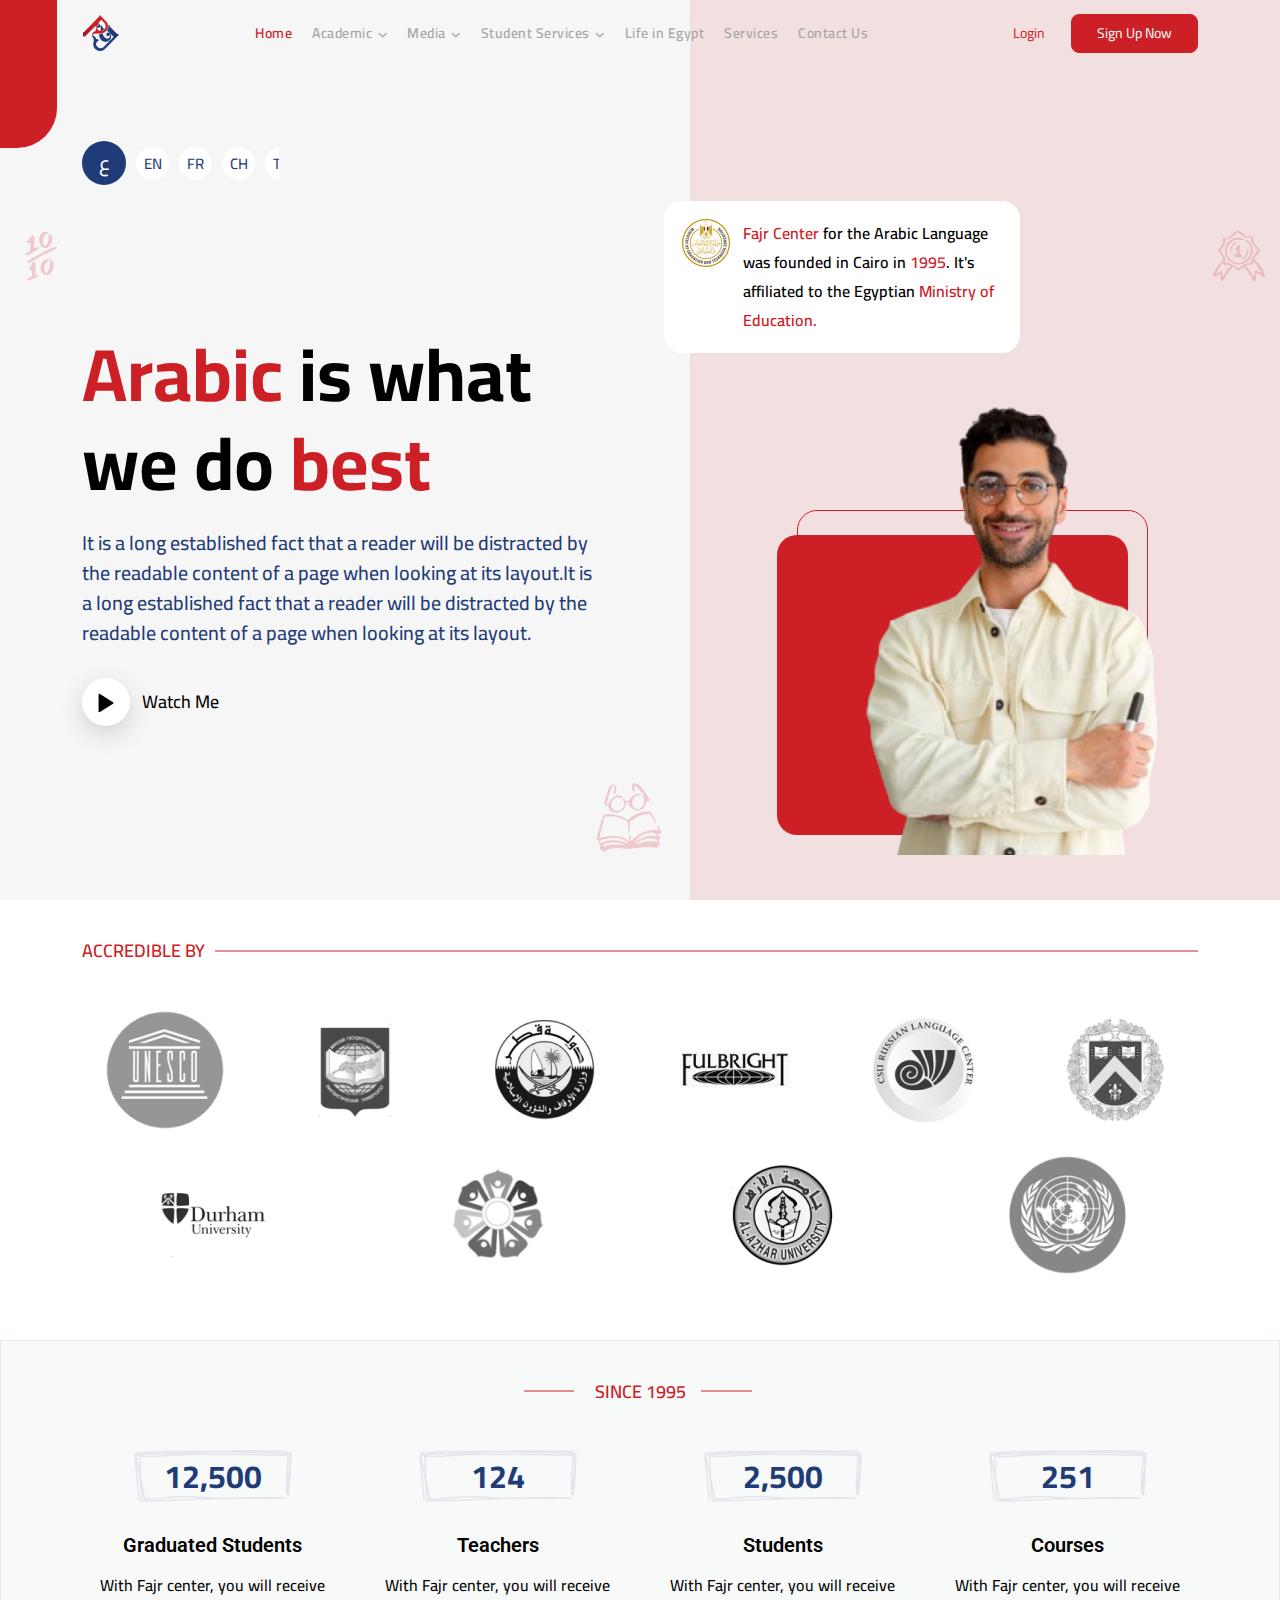
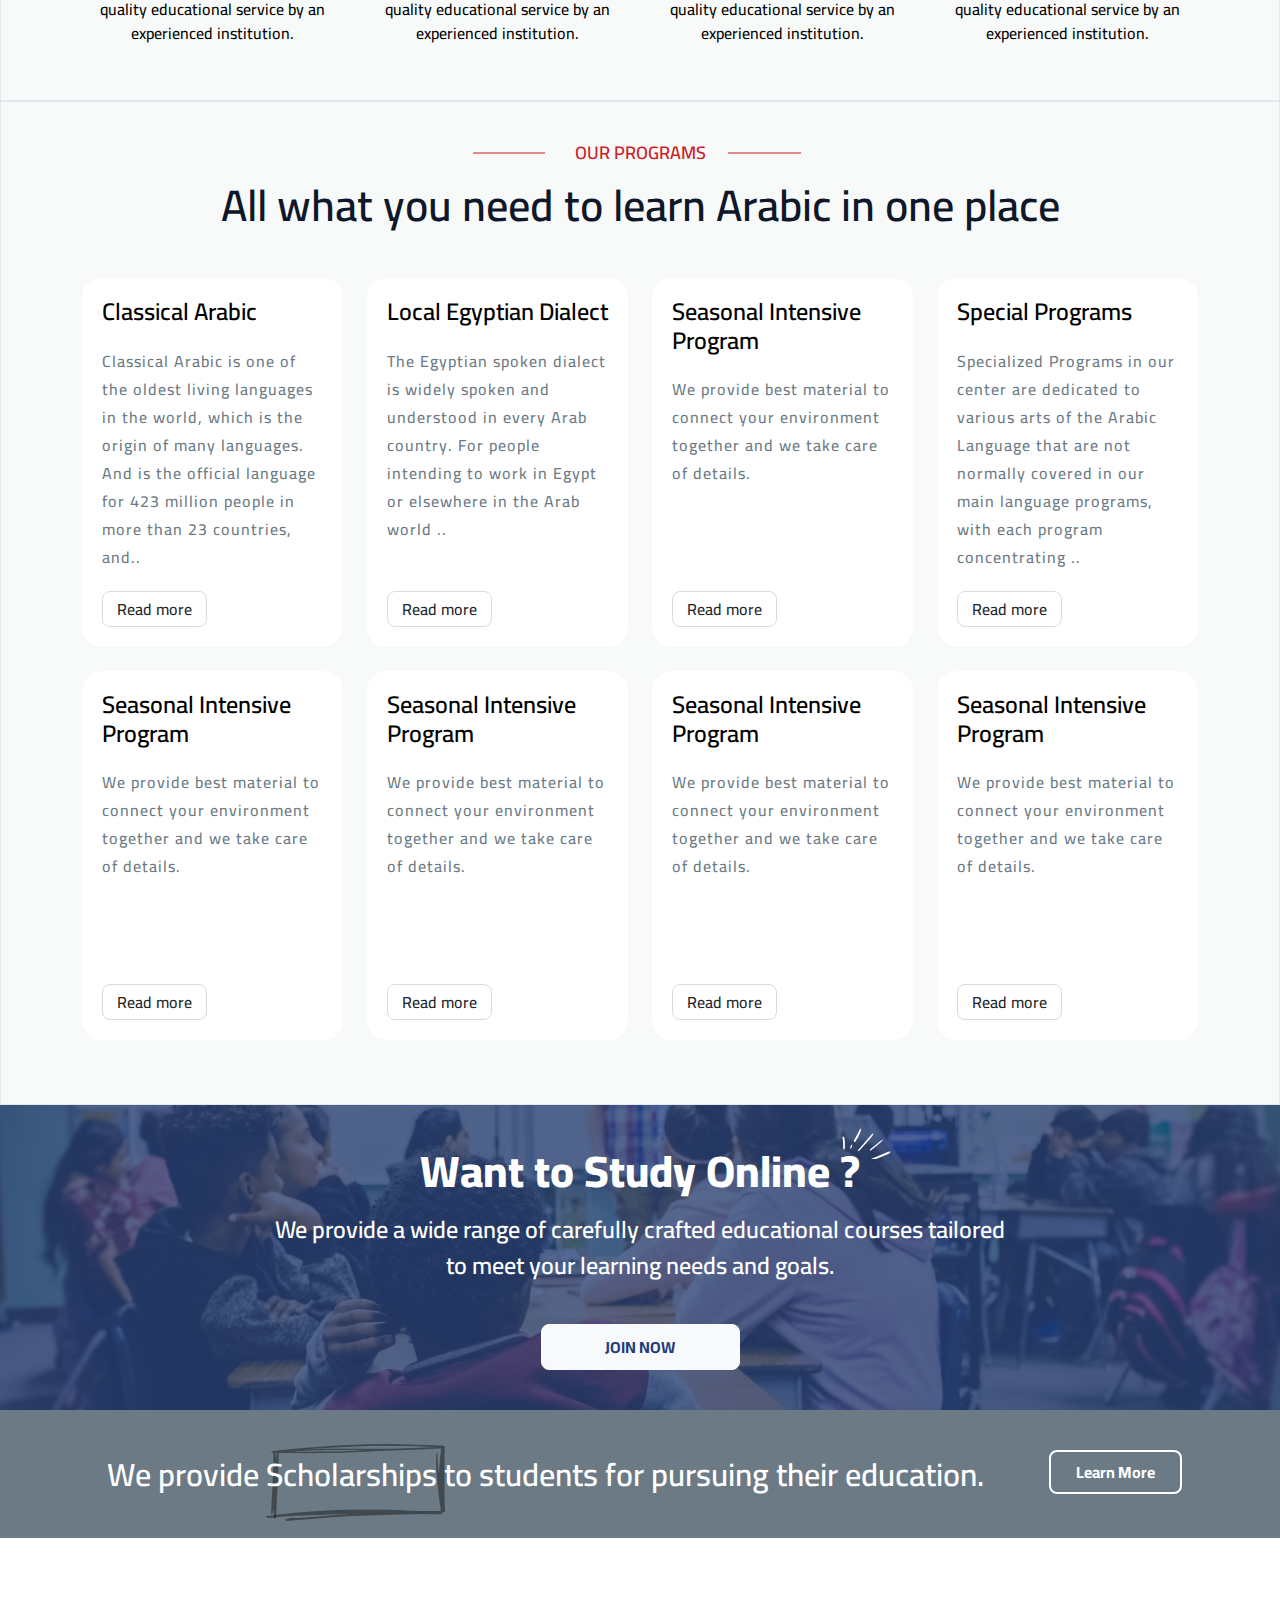
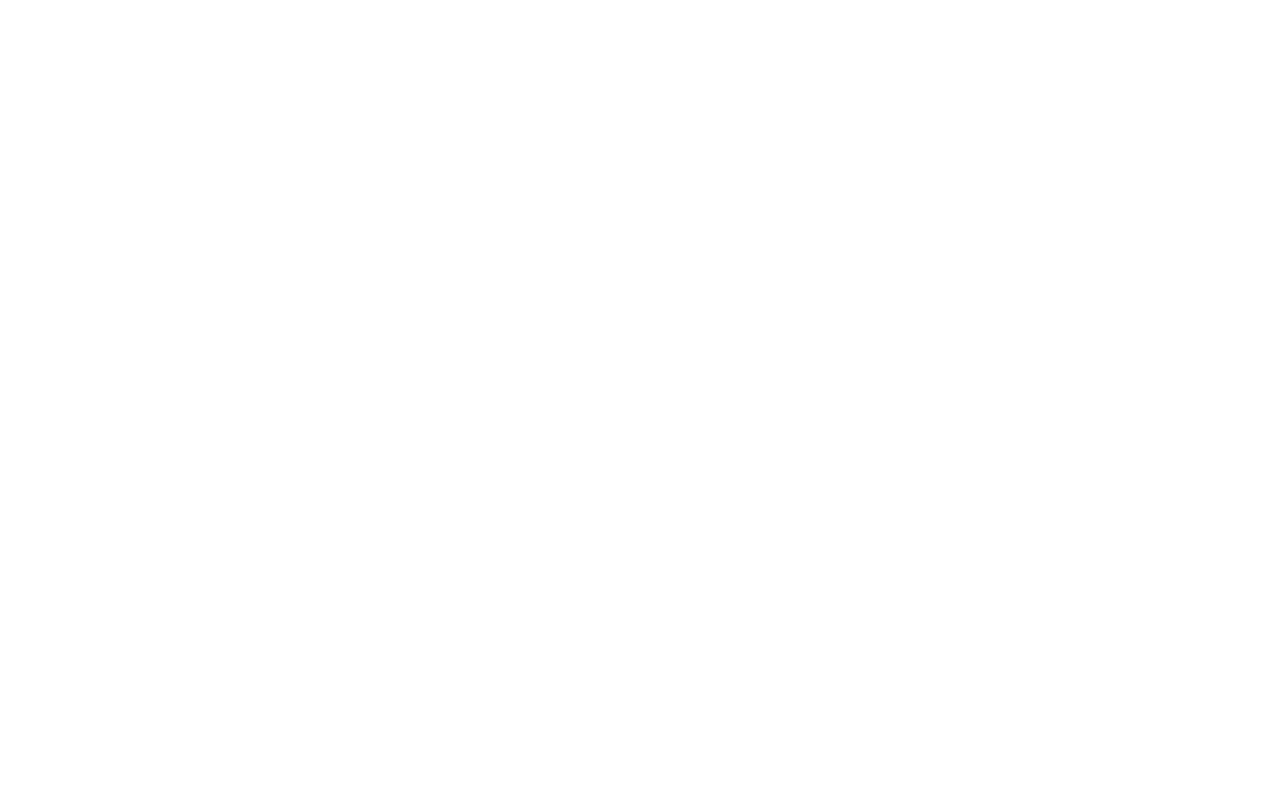
==== index.html @ f7ce829e "part from website fajr" ====
<!DOCTYPE html>
<html lang="en">

<head>
    <meta charset="UTF-8">
    <meta name="viewport" content="width=device-width, initial-scale=1.0">
    <title>Fajr</title>
    <link rel="stylesheet" href="css/libs/bootstrap.min.css">
    <link rel="stylesheet" href="css/libs/all.min.css">
    <link rel="stylesheet" href="css/style.css">
</head>

<body>

    <!-- _____ navbar _____ -->
    <nav class="navbar navbar-expand-lg navbar-light bg-body-tertiary">
        <div class="container">
            <a class="navbar-brand" href="#">
                <img src="images/fajr.png" alt="fajr">
            </a>
            <button class="navbar-toggler" type="button" data-bs-toggle="collapse"
                data-bs-target="#navbarSupportedContent" aria-controls="navbarSupportedContent" aria-expanded="false"
                aria-label="Toggle navigation">
                <span class="navbar-toggler-icon"></span>
            </button>
            <div class="collapse navbar-collapse" id="navbarSupportedContent">
                <ul class="navbar-nav me-auto mx-auto mb-2 mb-lg-0">
                    <li class="nav-item">
                        <a class="nav-link active" aria-current="page" href="#">Home</a>
                    </li>
                    <li class="nav-item dropdown">
                        <a class="nav-link" href="#" role="button" data-bs-toggle="dropdown" aria-expanded="false">
                            Academic <i class="fa-solid fa-chevron-down"></i>
                        </a>
                        <ul class="dropdown-menu fade">
                            <li><a class="dropdown-item" href="#">Programs</a></li>
                            <li><a class="dropdown-item" href="#">Publications</a></li>
                        </ul>
                    </li>
                    <li class="nav-item dropdown">
                        <a class="nav-link dropdown-toggle" href="#" role="button" data-bs-toggle="dropdown"
                            aria-expanded="false">
                            Media <i class="fa-solid fa-chevron-down"></i>
                        </a>
                        <ul class="dropdown-menu fade">
                            <li><a class="dropdown-item" href="#">Photos</a></li>
                            <li><a class="dropdown-item" href="#">Videos</a></li>
                        </ul>
                    </li>
                    <li class="nav-item dropdown">
                        <a class="nav-link dropdown-toggle" href="#" role="button" data-bs-toggle="dropdown"
                            aria-expanded="false">
                            Student Services <i class="fa-solid fa-chevron-down"></i>
                        </a>
                        <ul class="dropdown-menu fade">
                            <li><a class="dropdown-item" href="#">Students Results</a></li>
                            <li><a class="dropdown-item" href="#">Classrooms Schedule</a></li>
                            <li><a class="dropdown-item" href="#">Course Calendar</a></li>
                        </ul>
                    </li>
                    <li class="nav-item">
                        <a class="nav-link" href="#">Life in Egypt</a>
                    </li>
                    <li class="nav-item">
                        <a class="nav-link" href="#">Services</a>
                    </li>
                    <li class="nav-item">
                        <a class="nav-link" href="#">Contact Us</a>
                    </li>
                </ul>
                <a class="btn text-danger d-lg-block d-block">Login</a>
                <a class="btn btn-danger d-lg-block d-block">Sign Up Now</a>
            </div>
        </div>
    </nav>
    <!-- ./navbar -->

    <!-- _____ section-hero _____ -->
    <section class="section-hero">
        <div class="container">
            <div class="row mt-5">
                <div class="col-lg-8 mt-5">
                    <ul class="language d-flex align-items-center text-center">
                        <li>
                            <span><img src="images/ar.png" alt="ar"> العربية</span>
                            <a href="#" class="active">ع</a>
                        </li>
                        <li>
                            <span><img src="images/en.png" alt="en"> english</span>
                            <a href="#">en</a>
                        </li>
                        <li><a href="#">fr</a></li>
                        <li><a href="#">ch</a></li>
                        <li><a href="#">tu</a></li>
                        <li><a href="#">ru</a></li>
                    </ul>
                </div>
            </div>
            <div class="row align-items-center">
                <div class="col-lg-7 col-12 mb-2 mb-lg-0 me-auto">
                    <div class="hero-parent">
                        <h1><span class="text-danger">Arabic</span> is what we do <span class="text-danger">best</span>
                        </h1>
                        <p>It is a long established fact that a reader will be distracted by the readable content of a
                            page when looking at its layout.It is a long established fact that a reader will be
                            distracted by the readable content of a page when looking at its layout.</p>
                        <div class="video">
                            <a href="#"><svg xmlns="http://www.w3.org/2000/svg" width="16" height="20"
                                    viewBox="0 0 16 20" fill="none">
                                    <path
                                        d="M0.579712 18.3297V1.67037C0.579712 0.950841 1.37424 0.517247 1.97893 0.903966L15.0008 9.23365C15.561 9.59225 15.561 10.4079 15.0008 10.7665L1.97893 19.0962C1.37424 19.4829 0.579712 19.0493 0.579712 18.3297Z"
                                        fill="black" />
                                </svg></a> Watch Me
                        </div>
                    </div>
                </div>
                <div class="col-lg-4 col-12 position-relative">
                        <div class="hero-item mt-5 mt-lg-0">
                            <img src="images/education.png" class="img-fluid" alt="education">
                            <p><span class="text-danger">Fajr Center</span> for the Arabic Language was founded in Cairo in <span class="text-danger">1995</span>. It's affiliated to the Egyptian <span class="text-danger">Ministry of Education.</span></p>
                        </div>
                    <div class="hero-img">
                        <img src="images/man-preview.png" class="img-fluid" alt="man-preview">
                    </div>
                </div>
            </div>
            <div class="images">
                <img src="images/score.png" alt="score">
                <img src="images/glasses.png" alt="glasses">
                <img src="images/prize.png" alt="prize">
            </div>
        </div>
    </section>
    <!-- ./section-hero -->

    <!-- _____ accredible _____ -->
    <section class="section">
        <div class="container">
            <div class="row">
                <div class="col-lg-12">
                    <h3 class="main-title text-danger">
                        <span class="bg-light line-after">accredible by</span>
                    </h3>
                </div>
            </div>
            <div class="row accredible-img text-center">
                <div class="col-md-2">
                    <img src="images/acc_01.png" class="img-fluid" alt="acc_01">
                </div>
                <div class="col-md-2">
                    <img src="images/acc_02.png" class="img-fluid" alt="acc_02">
                </div>
                <div class="col-md-2">
                    <img src="images/acc_03.png" class="img-fluid" alt="acc_03">
                </div>
                <div class="col-md-2">
                    <img src="images/acc_04.png" class="img-fluid" alt="acc_04">
                </div>
                <div class="col-md-2">
                    <img src="images/acc_05.png" class="img-fluid" alt="acc_05">
                </div>
                <div class="col-md-2">
                    <img src="images/acc_06.png" class="img-fluid" alt="acc_06">
                </div>

                <div class="col-md-3">
                    <img src="images/acc_07.png" class="img-fluid" alt="acc_07">
                </div>
                <div class="col-md-3">
                    <img src="images/acc_08.png" class="img-fluid" alt="acc_08">
                </div>
                <div class="col-md-3">
                    <img src="images/acc_09.png" class="img-fluid" alt="acc_09">
                </div>
                <div class="col-md-3">
                    <img src="images/acc_10.png" class="img-fluid" alt="acc_10">
                </div>
            </div>
        </div>
    </section>
    <!-- ./accredible -->

    <!-- _____ since _____ -->
    <section class="section bg-gray-50">
        <div class="container">
            <div class="row">
                <div class="col-lg-8 mx-auto text-center">
                    <h3 class="main-title text-danger">
                        <span class="bg-gray line">since 1995</span>
                    </h3>
                </div>
            </div>
            <div class="row text-center mt-40">
                <div class="col-lg-3 col-md-6">
                    <div class="since-inner">
                        <div class="position-relative">
                            <img src="images/rect.png" alt="rect">
                            <h2>12,500</h2>
                        </div>
                        <div class="since-footer">
                            <h3>Graduated Students</h3>
                            <p>With Fajr center, you will receive quality educational service by an experienced
                                institution.
                            </p>
                        </div>
                    </div>
                </div>
                <div class="col-lg-3 col-md-6">
                    <div class="since-inner">
                        <div class="position-relative">
                            <img src="images/rect.png" alt="rect">
                            <h2>124</h2>
                        </div>
                        <div class="since-footer">
                            <h3>Teachers</h3>
                            <p>With Fajr center, you will receive quality educational service by an experienced
                                institution.
                            </p>
                        </div>
                    </div>
                </div>
                <div class="col-lg-3 col-md-6">
                    <div class="since-inner">
                        <div class="position-relative">
                            <img src="images/rect.png" alt="rect">
                            <h2>2,500</h2>
                        </div>
                        <div class="since-footer">
                            <h3>Students</h3>
                            <p>With Fajr center, you will receive quality educational service by an experienced
                                institution.
                            </p>
                        </div>
                    </div>
                </div>
                <div class="col-lg-3 col-md-6">
                    <div class="since-inner">
                        <div class="position-relative">
                            <img src="images/rect.png" alt="rect">
                            <h2>251</h2>
                        </div>
                        <div class="since-footer">
                            <h3>Courses</h3>
                            <p>With Fajr center, you will receive quality educational service by an experienced
                                institution.
                            </p>
                        </div>
                    </div>
                </div>
            </div>
        </div>
    </section>
    <!-- ./since -->

    <!-- _____ program _____ -->
    <section class="section bg-gray-50">
        <div class="container">
            <div class="row">
                <div class="col-lg-10 mx-auto text-center">
                    <h3 class="main-title text-danger">
                        <span class="bg-gray line">our programs</span>
                    </h3>
                    <p class="main-desc">All what you need to learn Arabic in one place</p>
                </div>
            </div>
            <div class="row mt-40">
                <div class="col-lg-3 col-md-6  mb-4">
                    <div class="program-inner position-relative">
                        <h3>Classical Arabic</h3>
                        <p>Classical Arabic is one of the oldest living languages in the world, which is the origin of
                            many languages. And is the official language for 423 million people in more than 23
                            countries, and..</p>
                        <a href="#" class="more btn">Read more</a>
                    </div>
                </div>
                <div class="col-lg-3 col-md-6  mb-4">
                    <div class="program-inner position-relative">
                        <h3>Local Egyptian Dialect</h3>
                        <p>The Egyptian spoken dialect is widely spoken and understood in every Arab country. For people
                            intending to work in Egypt or elsewhere in the Arab world ..</p>
                        <a href="#" class="more btn">Read more</a>
                    </div>
                </div>
                <div class="col-lg-3 col-md-6  mb-4">
                    <div class="program-inner position-relative">
                        <h3>Seasonal Intensive Program</h3>
                        <p>We provide best material to connect your environment together and we
                            take care of details.</p>
                        <a href="#" class="more btn">Read more</a>
                    </div>
                </div>
                <div class="col-lg-3 col-md-6  mb-4">
                    <div class="program-inner position-relative">
                        <h3>Special Programs</h3>
                        <p>Specialized Programs in our center are dedicated to various arts of the Arabic Language that
                            are not normally covered in our main language programs, with each program concentrating ..
                        </p>
                        <a href="#" class="more btn">Read more</a>
                    </div>
                </div>
                <div class="col-lg-3 col-md-6  mb-4">
                    <div class="program-inner position-relative">
                        <h3>Seasonal Intensive Program</h3>
                        <p>We provide best material to connect your environment together and we
                            take care of details.</p>
                        <a href="#" class="more btn">Read more</a>
                    </div>
                </div>
                <div class="col-lg-3 col-md-6  mb-4">
                    <div class="program-inner position-relative">
                        <h3>Seasonal Intensive Program</h3>
                        <p>We provide best material to connect your environment together and we
                            take care of details.</p>
                        <a href="#" class="more btn">Read more</a>
                    </div>
                </div>
                <div class="col-lg-3 col-md-6  mb-4">
                    <div class="program-inner position-relative">
                        <h3>Seasonal Intensive Program</h3>
                        <p>We provide best material to connect your environment together and we
                            take care of details.</p>
                        <a href="#" class="more btn">Read more</a>
                    </div>
                </div>
                <div class="col-lg-3 col-md-6  mb-4">
                    <div class="program-inner position-relative">
                        <h3>Seasonal Intensive Program</h3>
                        <p>We provide best material to connect your environment together and we
                            take care of details.</p>
                        <a href="#" class="more btn">Read more</a>
                    </div>
                </div>
            </div>
        </div>
    </section>
    <!-- ./program -->

    <!-- _____ study _____ -->
    <section class="section study">
        <div class="container">
            <div class="row">
                <div class="col-lg-8 text-center mx-auto">
                    <div class="main-study text-white">
                        <h2>Want to Study Online ?</h2>
                        <p>We provide a wide range of carefully crafted educational courses tailored to meet your
                            learning needs and goals.</p>
                        <a href="#" class="btn btn-light">join now</a>
                    </div>
                </div>
            </div>
        </div>
    </section>
    <!-- ./study -->

    <!-- _____ banner _____ -->
    <section class="bg-banner section">
        <div class="container">
            <div class="row text-center">
                <div class="col-lg-10 mb-4 mb-lg-0">
                    <div class="banner text-white">
                        <p>We provide <span class="banner-img">Scholarships</span> to students for pursuing their
                            education.</p>
                    </div>
                </div>
                <div class="col-lg-2">
                    <a href="#" class="btn btn-outline-light">Learn More</a>
                </div>
            </div>
        </div>
    </section>
    <!-- ./banner -->

    <script src="js/jquery-3.7.1.min.js"></script>
    <script src="js/libs/popper.min.js"></script>
    <script src="js/libs/bootstrap.min.js"></script>
</body>

</html>
---- css/style.css ----
/* _____ Import files _____ */
@import url('https://fonts.googleapis.com/css2?family=Cairo:wght@200..1000&family=Roboto:ital,wght@0,100;0,300;0,400;0,500;0,700;0,900;1,100;1,300;1,400;1,500;1,700;1,900&display=swap');

/* _____ style all rules _____ */
:root {
    --main-color: #CD2026;
    --dark-blue: #1F3B78;
}

* {
    box-sizing: border-box;
    margin: 0;
    padding: 0;
}

body {
    font-family: "Cairo", sans-serif;
    font-size: 14px;
    color: #000;
    height: 4000px;
}


.main-title {
    text-transform: uppercase;
    font-size: 18px;
    font-weight: 600;
    position: relative;
}

.main-title .bg-light {
    background-color: #fff !important;
    padding-right: 10px;
}

.main-title .line {
    position: relative;
}

.main-title .line::before,
.main-title .line::after {

    content: "";
    position: absolute;
    width: 55%;
    height: 1px;
    top: 50%;
    transform: translate(-50%, -50%);
    background-color: var(--main-color);
}

.main-title .line::before {
    left: -50%;
}

.main-title .line::after {
    right: -100%;
}


.btn {
    padding: 8px 25px;
    border-radius: 8px;
    font-size: 14px;
}

.btn-danger {
    background-color: var(--main-color);
    border: 1px solid var(--main-color);
    transition: .3s ease-in;
}

.text-danger {
    color: var(--main-color) !important;
}

.mt-40 {
    margin-top: 40px;
}

ol,
ul {
    padding-left: 0;
    list-style-type: none;
}

a {
    text-decoration: none;
}

.section {
    padding: 40px 0;
}

p {
    margin-bottom: 0 !important;
}

/* _____ style header-nav _____ */
.navbar {
    padding: 10px;
    position: absolute;
    right: 0;
    top: 0;
    left: 0;
    z-index: 2;
}

.navbar::before {
    content: "";
    position: absolute;
    top: 0;
    left: 0;
    width: 57px;
    height: 148px;
    border-bottom-right-radius: 40px;
    background-color: var(--main-color);
}



.navbar-nav a.logo {
    z-index: 444;
}

.navbar-expand-lg .navbar-nav .nav-link {
    padding: 6px 10px;
}

.navbar-nav a,
.navbar-nav a.nav-link {
    color: #A5A5A5 !important;
    font-weight: 600;
    display: block;
    transition: .3s linear;
    letter-spacing: .5px;
}

.navbar-light .navbar-nav .nav-item a.active,
.navbar-light .navbar-nav .nav-item:hover>a {
    color: var(--main-color) !important;
}

.navbar-nav ul.dropdown-menu {
    padding: 8px 0px;
    background-color: #fff;
    border: 1px solid transparent;
    flex-direction: column;
    width: 186px;
    box-shadow: 0px 6px 9px 0px rgba(0, 0, 0, 0.06);
    border-radius: 4px;
}

.navbar-nav ul.dropdown-menu a.dropdown-item {
    color: #6B7A85;
    font-weight: 500;
    font-size: 14px;
}

.dropdown-menu.show {
    display: block;
    animation: fadeIn 250ms linear;
}

@keyframes fadeIn {
    0% {
        opacity: 0;
    }

    100% {
        opacity: 1;
    }
}


.dropdown-item:focus,
.dropdown-item:hover {
    background-color: transparent;
}

.dropdown-toggle::after {
    display: none;
}

.fa-chevron-down {
    font-size: 9px;
    margin-left: 2px;
}

@media screen and (max-width: 992px) {
    .navbar-nav ul.dropdown-menu {
        width: 100%;
    }
}

/* _____ style section-hero _____ */
.section-hero {
    background-color: #F7F6F6;
    min-height: 100vh;
    display: flex;
    align-items: center;
    justify-content: center;
    position: relative;
    z-index: 1;
}

.section-hero::after {
    content: "";
    position: absolute;
    top: 0;
    right: 0;
    width: 590px;
    height: 100%;
    background-color: var(--main-color);
    opacity: 0.1;
    z-index: -1;
}

.section-hero .hero-item {
    background-color: #fff;
    padding: 18px;
    border-radius: 18px;
    display: flex;
    align-items: start;
    width: 356px;
    margin-left: -50%;
}

.section-hero .hero-item img {
    display: inline-block;
    margin-right: 12px;
}

.section-hero .hero-item p {
    font-size: 16px;
    font-weight: 600;
    display: inline-block;
    line-height: 29px;
}

.section-hero .language {
    width: 197px;
    overflow: hidden;
    transition: 350ms linear;
    position: relative;
}

.section-hero .language:hover {
    width: auto;
    overflow: visible;
}

.section-hero .language li {
    margin-right: 10px;
}

.section-hero .language li span {
    position: absolute;
    top: -30px;
    visibility: hidden;
    opacity: 0;
    transition: 150ms linear;
}

.section-hero .language li:hover span {
    opacity: 1;
    visibility: visible;
}

.section-hero .language li a {
    width: 33px;
    height: 33px;
    display: inline-block;
    border-radius: 100px;
    background-color: #fff;
    text-align: center;
    line-height: 33px;
    color: var(--dark-blue);
    box-shadow: 0px 0px 335px 0px rgba(0, 0, 0, 0.1);
    text-transform: uppercase;
    font-size: 15px;
    font-weight: 500;
    transition: 150ms linear;
}

.section-hero .language li a:hover {
    background-color: rgba(31, 59, 120, 0.2);
}

.section-hero .language li a.active,
.section-hero .language:hover a {
    width: 44px;
    height: 44px;
    line-height: 44px;
}

.section-hero .language li a.active {
    background-color: var(--dark-blue);
    color: #fff;
    font-size: 20px;
}

.section-hero .language:hover a.active {
    background-color: rgba(31, 59, 120, 0.2);
    color: var(--dark-blue);
    font-size: 20px;
}

.section-hero .hero-parent {
    max-width: 521px;
}

.section-hero .hero-parent h1 {
    font-size: 74px;
    font-weight: 700;
    margin-bottom: 20px;
}

.section-hero .hero-parent p {
    font-size: 20px;
    font-weight: 500;
    line-height: 30px;
    color: var(--dark-blue);
    margin-bottom: 30px;
}

.section-hero .hero-parent .video {
    margin-top: 30px;
    font-size: 18px;
    font-weight: 500;
}

.section-hero .hero-parent .video a {
    display: inline-block;
    width: 48px;
    height: 48px;
    line-height: 48px;
    box-shadow: 0px 8px 24px 0px rgba(0, 0, 0, 0.15);
    background-color: #fff;
    border-radius: 100px;
    text-align: center;
    margin-right: 8px;
}

.section-hero .hero-img {
    z-index: 11;
    position: relative;
}

.section-hero .hero-img::before,
.section-hero .hero-img::after {
    content: "";
    position: absolute;
    border-radius: 20px;
    z-index: -1;
    width: 351px;
    height: 300px;
}

.section-hero .hero-img::before {
    bottom: 20px;
    right: 70px;
    background-color: var(--main-color);
}

.section-hero .hero-img::after {
    bottom: 45px;
    right: 50px;
    border: 1px solid var(--main-color);
}

.section-hero .hero-img img {
    display: block;
    margin: auto;
}

.images img {
    position: absolute;
    top: 0;
}

.images img:first-child {
    left: 15px;
    top: 230px;
}

.images img:nth-child(2) {
    left: 45%;
    top: 85%;
}

.images img:last-child {
    right: 15px;
    top: 230px;
    opacity: .2;
}

@media screen and (max-width: 992px) {
    .navbar {
        background-color: #F7F6F6;
    }

    .section-hero::after {
        display: none;
    }
    .section-hero .hero-item {
        margin: auto;
    }
}

@media screen and (max-width: 768px) {
    .section-hero .hero-parent {
        margin-top: 30px;
    }

    .section-hero .hero-parent h1 {
        font-size: 45px;
    }

    .section-hero .hero-parent p {
        font-size: 16px;
    }
}

@media screen and (max-width: 576px) {

    .section-hero .hero-img::before,
    .section-hero .hero-img::after {
        right: 50%;
        transform: translatex(50%);
    }
}


/*_____ accredible _____*/
.line-after::before {
    content: "";
    position: absolute;
    top: 0;
    right: 0;
    width: 100%;
    height: 1px;
    top: 50%;
    z-index: -1;
    transform: translateY(-50%);
    background-color: var(--main-color);
}

.bg-trans1 span {
    background-color: #fff;
    padding-right: 10px;
}

.accredible-img {
    margin-top: 40px;
}

.accredible-img img {
    filter: grayscale(100%);
    transition: 150ms linear;
    border-radius: 100px;
    margin-bottom: 25px;
}

.accredible-img img:hover {
    filter: grayscale(0);
    box-shadow: 0px 8px 24px 0px rgba(0, 0, 0, 0.15);
}

.bg-gray-50 {
    border: 1px solid #E2E8F0;
    background-color: #F8F9F9;
}

/*_____ style since _____*/

.since-inner h2 {
    position: absolute;
    top: 50%;
    left: 50%;
    transform: translate(-50%, -50%);
    font-size: 32px;
    color: var(--dark-blue);
    font-weight: 700;
}

.since-inner h3 {
    font-family: 'Roboto', sans-serif;
    font-size: 20px;
    font-weight: 600;
    margin: 16px 0;
}

.since-inner p {
    font-size: 16px;
    font-weight: 500;
}

.since-footer {
    padding: 15px;
}

p.main-desc {
    font-size: 44px;
    font-weight: 600;
    margin-top: 8px;
    color: #0F172A;
}

.program-inner {
    background-color: #fff;
    border-radius: 20px;
    padding: 20px;
    transition: .3s linear;
    z-index: 1;
    overflow: hidden;
    height: 369px;
}

.program-inner:hover {
    background-color: var(--main-color);
    color: #fff;
}

.program-inner::before {
    content: "";
    position: absolute;
    width: 250px;
    height: 250px;
    border: 7px solid #fff;
    border-radius: 50%;
    left: -40px;
    top: 160px;
    z-index: -1;
    opacity: .2;
    transition: .5s linear;
}

.program-inner:hover::before {
    top: 80px;
}

.program-inner h3 {
    font-size: 24px;
    font-weight: 600;
}

.program-inner p {
    margin: 20px 0;
    font-size: 16px;
    font-weight: 500;
    line-height: 28px;
    letter-spacing: 1px;
    color: #6B7A85;
    transition: .3s linear;
}

.program-inner:hover p {
    color: #e3e3e3;
}

.program-inner .more {
    border: 1px solid #D9DBE1;
    padding: 5px 14px;
    border-radius: 8px;
    font-size: 16px;
    font-weight: 500;
    background-color: #fff;
    transition: .3s linear;
    position: absolute;
    bottom: 20px;
}

.program-inner:hover .more {
    color: var(--main-color);
    border: 1px solid #fff;
    padding: 8px 14px;
}


/*_____ style study _____*/
.study {
    background: -webkit-linear-gradient(rgba(31, 59, 120, 0.7), rgba(31, 59, 120, 0.7)), url("../images/study.jpeg") center center / cover;
}

.main-study h2 {
    font-size: 44px;
    font-weight: 800;
    margin-bottom: 14px;
    position: relative;
    z-index: 1;
    width: fit-content;
    margin: 0 auto 14px;
}

.main-study h2::after {
    content: "";
    position: absolute;
    top: -25px;
    right: -40px;
    width: 62px;
    height: 39px;
    background: url("../images/study-img.png");
    z-index: -1;
}

.main-study p {
    font-size: 24px;
    font-weight: 600;
}

.main-study a {
    margin-top: 40px;
    padding: 10px 16px;
    border-radius: 8px;
    font-size: 16px;
    font-weight: 700;
    width: 199px;
    text-transform: uppercase;
    color: var(--dark-blue) !important;
    transition: 150ms linear;
}

.main-study a:hover {
    box-shadow: 0px 8px 24px 0px rgba(0, 0, 0, 0.15);
}


@media screen and (max-width: 992px) {
    .navbar::before {
        display: none;
    }
}

@media screen and (max-width: 768px) {
    .main-study h2 {
        font-size: 40px;
    }

    .main-study p {
        font-size: 18px;
    }

}

/*_____ style banner _____*/
.bg-banner {
    background-color: #6B7A85;
}

.bg-banner p {
    margin-bottom: 0;
    font-size: 32px;
    font-weight: 600;
}

.banner-img {
    position: relative;
    z-index: 1;
}

.banner-img::before {
    content: "";
    position: absolute;
    inset: 0;
    width: 179px;
    height: 77px;
    z-index: -1;
    background: url('../images/rect-black.png') center center / cover;
}

.bg-banner a.btn {
    font-size: 16px;
    font-weight: 700;
    color: #fff;
    border: 2px solid #fff;
    transition: 150ms linear;
}

.bg-banner a.btn:hover {
    color: #1F3B78;
}


.bg-dark {
    position: absolute;
    top: 0;
    right: 0;
    width: 50%;
    height: 100%;
    background-color: var(--main-color);
    opacity: .2;
    z-index: 5;
}
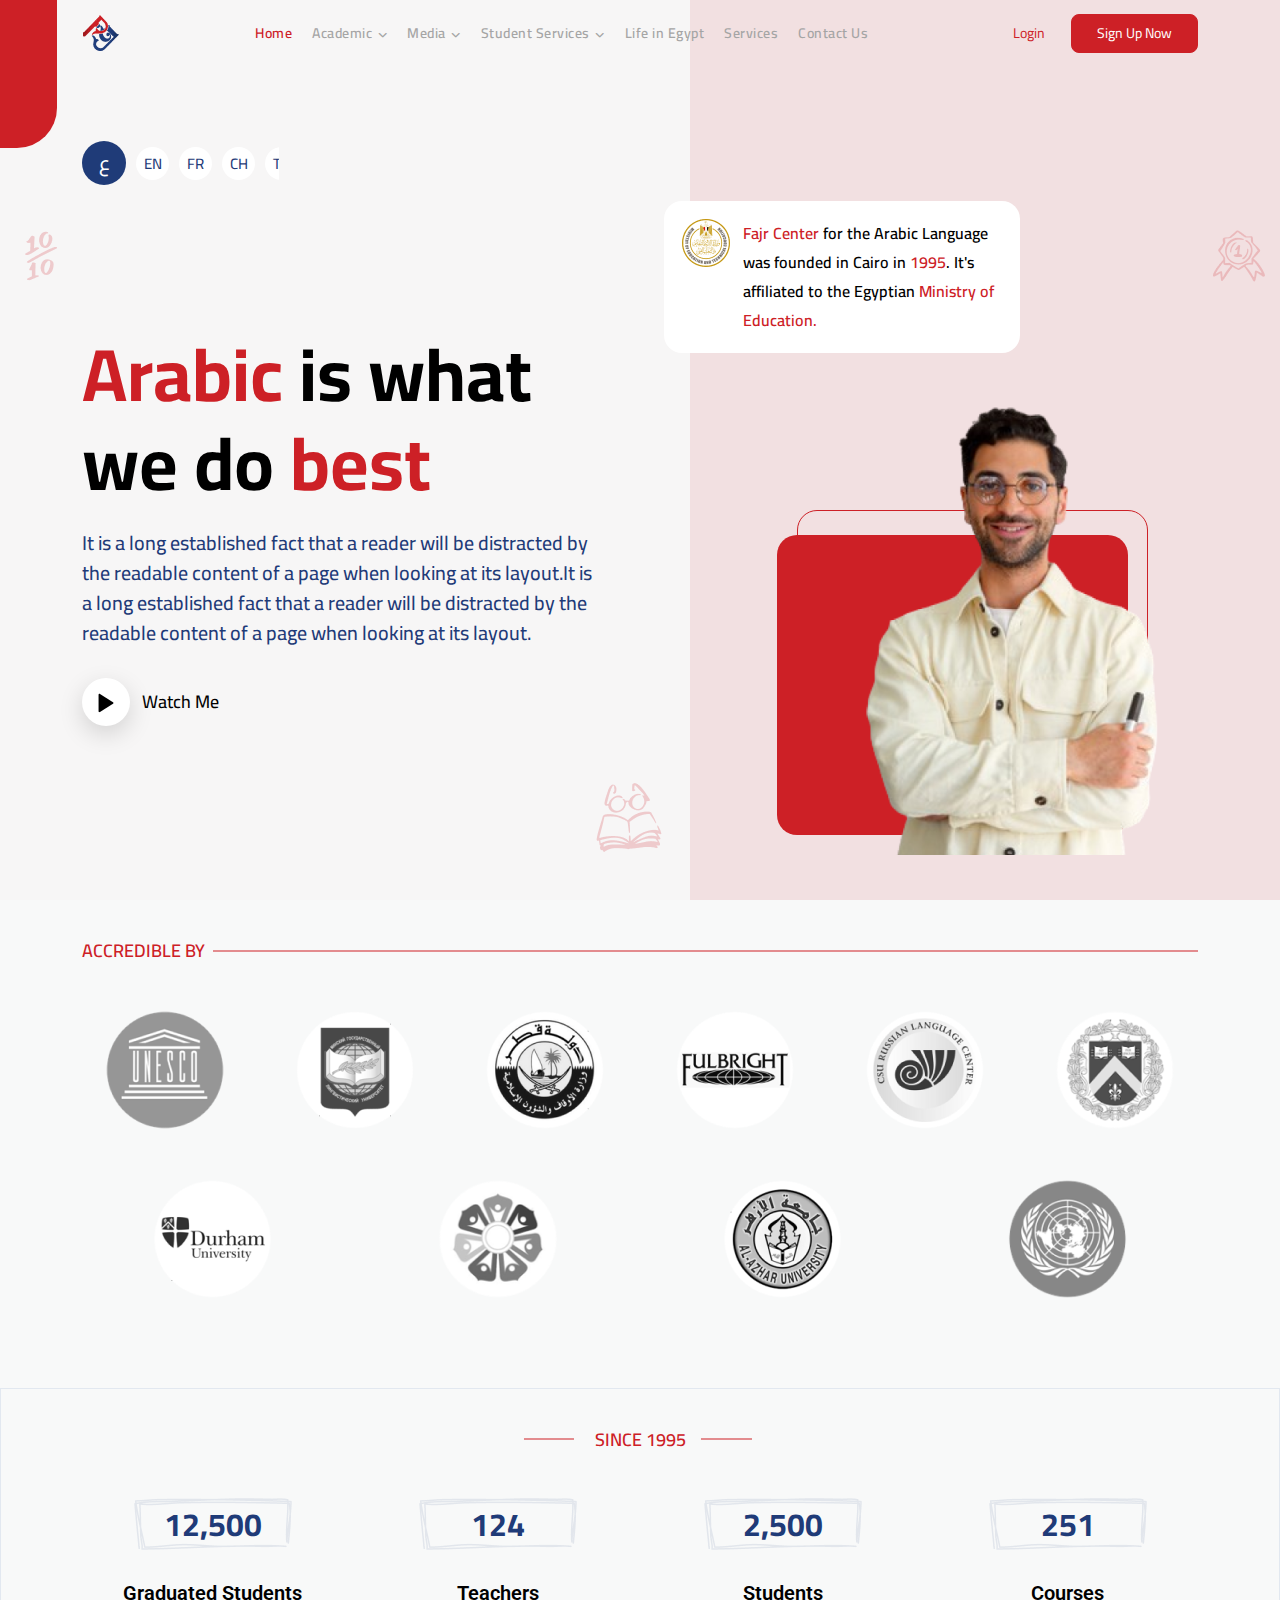
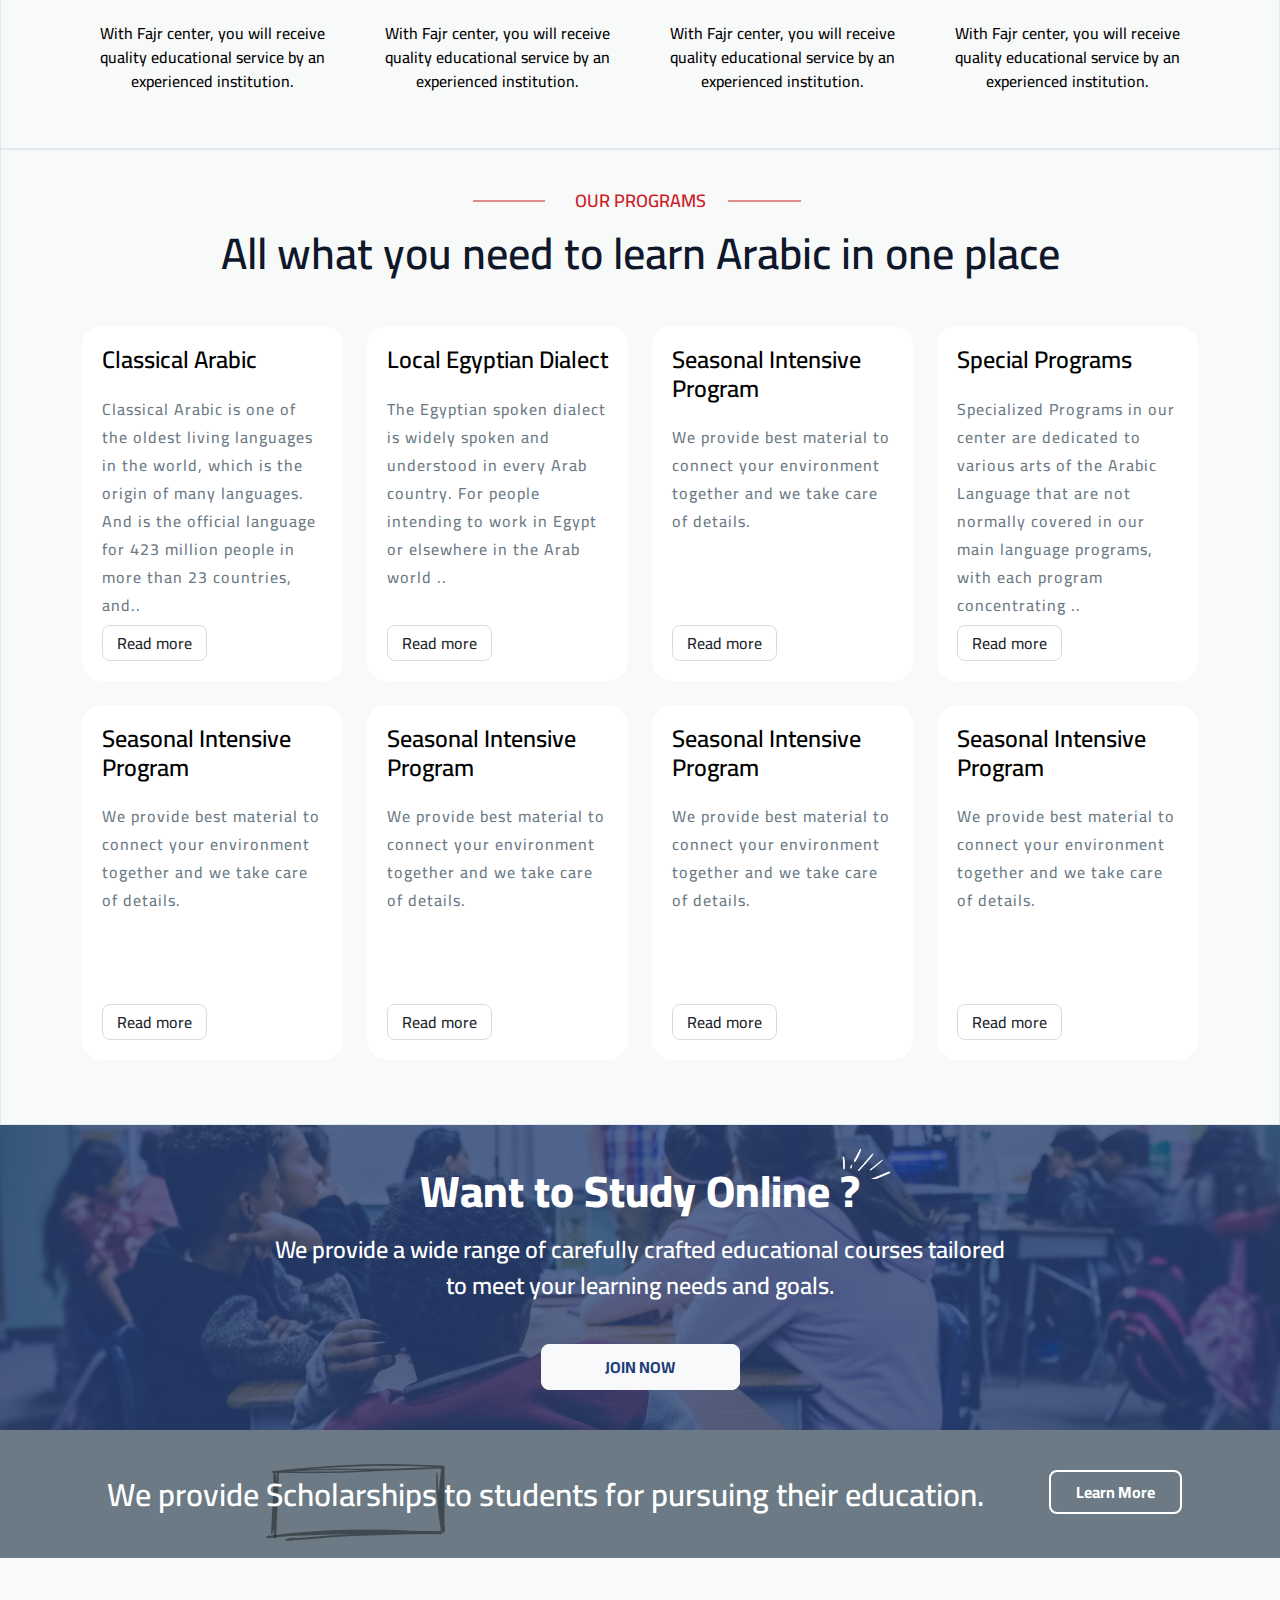
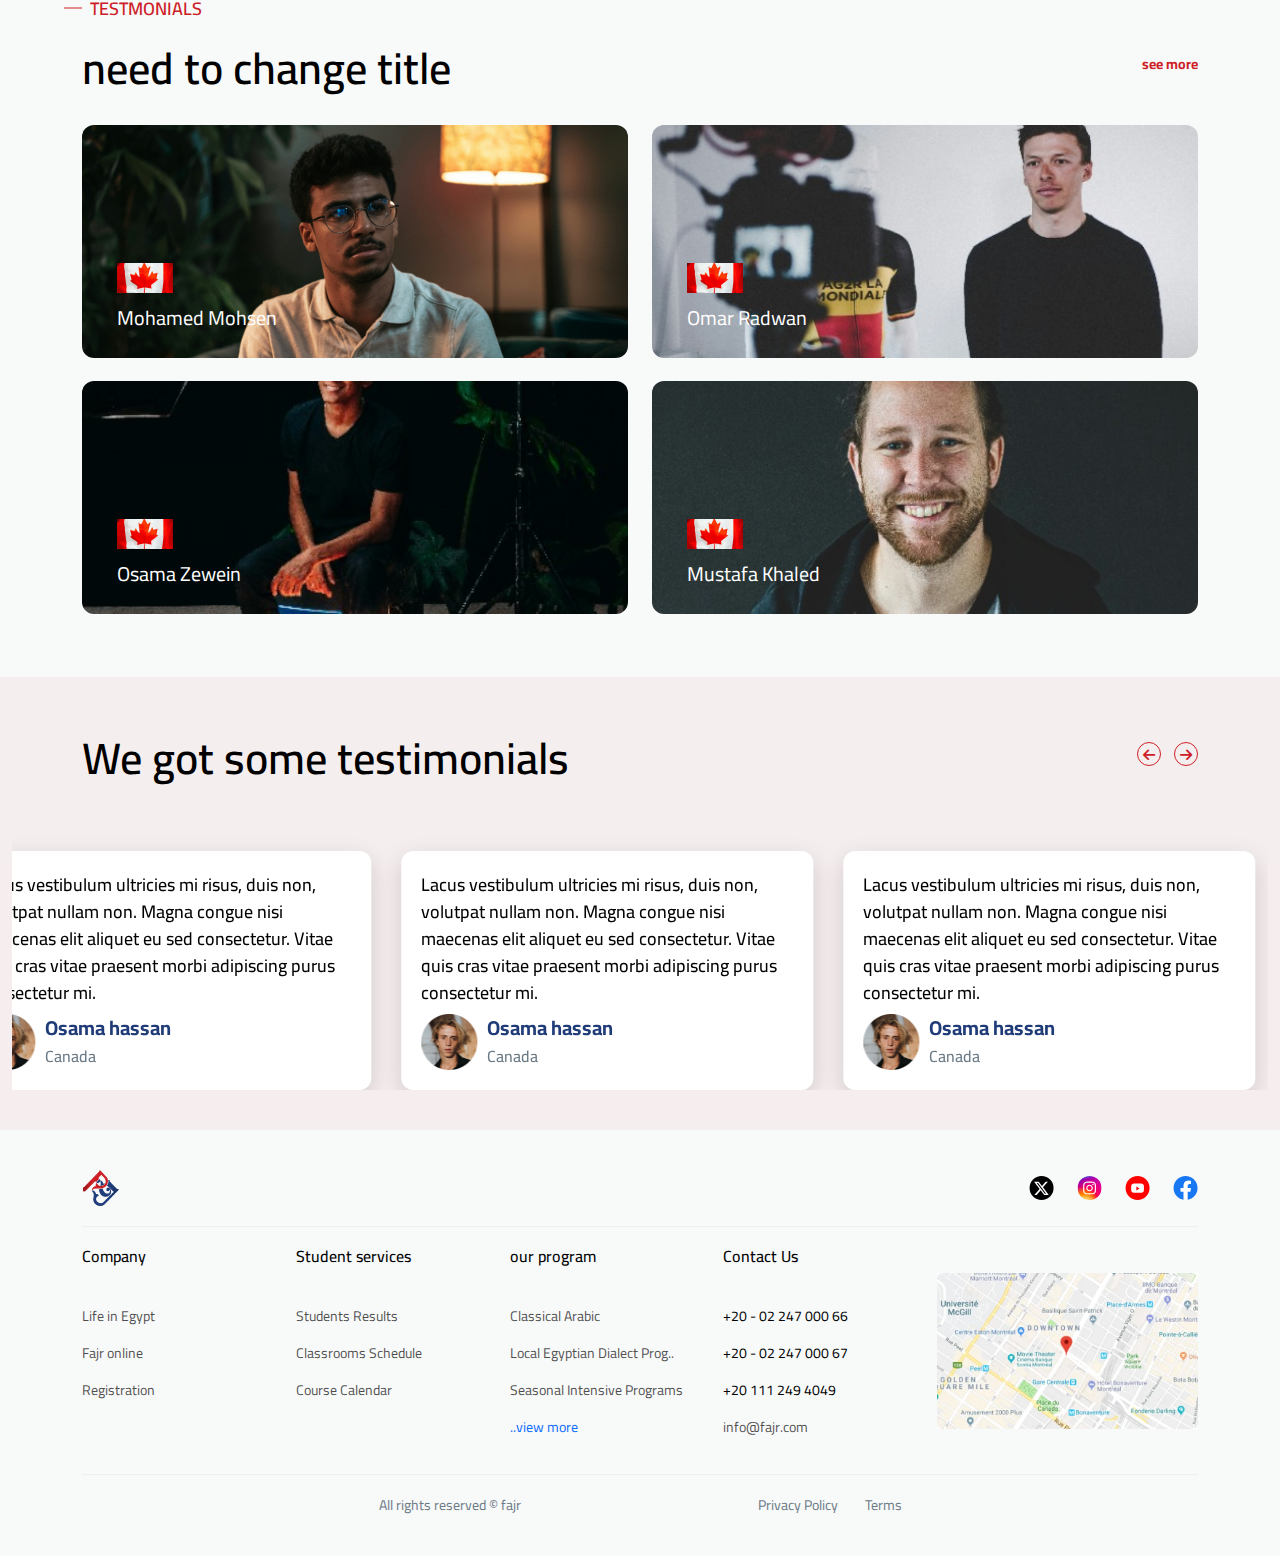
==== commit d017c939: "Created new Sections in home page" ====
--- a/index.html
+++ b/index.html
@@ -6,6 +6,7 @@
     <meta name="viewport" content="width=device-width, initial-scale=1.0">
     <title>Fajr</title>
     <link rel="stylesheet" href="css/libs/bootstrap.min.css">
+    <link rel="stylesheet" href="css/libs/tiny-slider.css">
     <link rel="stylesheet" href="css/libs/all.min.css">
     <link rel="stylesheet" href="css/style.css">
 </head>
@@ -115,10 +116,13 @@
                     </div>
                 </div>
                 <div class="col-lg-4 col-12 position-relative">
-                        <div class="hero-item mt-5 mt-lg-0">
-                            <img src="images/education.png" class="img-fluid" alt="education">
-                            <p><span class="text-danger">Fajr Center</span> for the Arabic Language was founded in Cairo in <span class="text-danger">1995</span>. It's affiliated to the Egyptian <span class="text-danger">Ministry of Education.</span></p>
-                        </div>
+                    <div class="hero-item mt-5 mt-lg-0">
+                        <img src="images/education.png" class="img-fluid" alt="education">
+                        <p><span class="text-danger">Fajr Center</span> for the Arabic Language was founded in Cairo in
+                            <span class="text-danger">1995</span>. It's affiliated to the Egyptian <span
+                                class="text-danger">Ministry of Education.</span>
+                        </p>
+                    </div>
                     <div class="hero-img">
                         <img src="images/man-preview.png" class="img-fluid" alt="man-preview">
                     </div>
@@ -139,40 +143,39 @@
             <div class="row">
                 <div class="col-lg-12">
                     <h3 class="main-title text-danger">
-                        <span class="bg-light line-after">accredible by</span>
+                        <span class="bg-gray line-after pe-2">accredible by</span>
                     </h3>
                 </div>
             </div>
             <div class="row accredible-img text-center">
-                <div class="col-md-2">
+                <div class="col-md-2 col-sm-6 mb-4">
                     <img src="images/acc_01.png" class="img-fluid" alt="acc_01">
                 </div>
-                <div class="col-md-2">
+                <div class="col-md-2 col-sm-6 mb-4">
                     <img src="images/acc_02.png" class="img-fluid" alt="acc_02">
                 </div>
-                <div class="col-md-2">
+                <div class="col-md-2 col-sm-6 mb-4">
                     <img src="images/acc_03.png" class="img-fluid" alt="acc_03">
                 </div>
-                <div class="col-md-2">
+                <div class="col-md-2 col-sm-6 mb-4">
                     <img src="images/acc_04.png" class="img-fluid" alt="acc_04">
                 </div>
-                <div class="col-md-2">
+                <div class="col-md-2 col-sm-6 mb-4">
                     <img src="images/acc_05.png" class="img-fluid" alt="acc_05">
                 </div>
-                <div class="col-md-2">
+                <div class="col-md-2 col-sm-6 mb-4">
                     <img src="images/acc_06.png" class="img-fluid" alt="acc_06">
                 </div>
-
-                <div class="col-md-3">
+                <div class="col-md-3 col-sm-6 mb-4">
                     <img src="images/acc_07.png" class="img-fluid" alt="acc_07">
                 </div>
-                <div class="col-md-3">
+                <div class="col-md-3 col-sm-6 mb-4">
                     <img src="images/acc_08.png" class="img-fluid" alt="acc_08">
                 </div>
-                <div class="col-md-3">
+                <div class="col-md-3 col-sm-6 mb-4">
                     <img src="images/acc_09.png" class="img-fluid" alt="acc_09">
                 </div>
-                <div class="col-md-3">
+                <div class="col-md-3 col-sm-6 mb-4">
                     <img src="images/acc_10.png" class="img-fluid" alt="acc_10">
                 </div>
             </div>
@@ -370,9 +373,311 @@
     </section>
     <!-- ./banner -->
 
+    <!-- _____ services _____ -->
+    <!-- <section class="section">
+        <div class="container">
+            <div class="row">
+                <div class="col-lg-9 px-5 px-lg-0">
+                    <h3 class="main-title text-danger ps-2">
+                        <span class="line-before bg-gray">services</span>
+                    </h3>
+                    <p class="main-desc text-black">What we do to make your learning easier</p>
+                </div>
+            </div>
+        </div>
+        <div class="container-fluid ">
+            <div class="row align  mt-4">
+                <div class="col-lg-6 col-12 no-padding">
+                    <div class="services-inner position-relative">
+                        <div class="services-image text-center">
+                            <img src="images/plane-landing.png" alt="landing">
+                            <p class="text-gray main-services">Airport Pickup</p>
+                        </div>
+                        <div class="service-rect bg-danger top-1">
+                            <img src="images/plane-white.png" alt="plane">
+                            <p class="text-white main-services">Airport Pickup</p>
+                        </div>
+                        <div class="service-rect bg-white top-2">
+                            <img src="images/plane-takeoff.png" alt="takeoff">
+                            <p class="text-black main-services">Airport Drop Off</p>
+                        </div>
+                        <div class="service-rect bg-white top-3">
+                            <img src="images/backpack.png" alt="backpack">
+                            <p class="text-black main-services">Accommodation</p>
+                        </div>
+                        <div class="service-rect bg-white top-4">
+                            <img src="images/passport.png" alt="passport">
+                            <p class="text-black main-services">Trips & Excursion</p>
+                        </div>
+                        <div class="service-rect bg-white top-5">
+                            <img src="images/palmtree.png" alt="palmtree">
+                            <p class="text-black main-services">Visa Issue</p>
+                        </div>
+                    </div>
+                </div>
+                <div class="col-lg-5 col-12 no-padding mx-auto">
+                    <div class="position-relative">
+                        <img src="images/white-man.png" class="img-fluid" alt="white">
+                        <div class="caption-img">
+                            <p>This is one of the most important services that Fajr Arabic learning center offers.  We realize the relief of a friendly face waiting to pick you up as you step off the plane in an unfamiliar country whose language, people and customs are foreign to you.  Even if you have been here before, there is nothing like having someone waiting to pick you up after hours of travel.  Our aim is to make your stay in Egypt as comfortable as possible, from the start.</p>
+                            <a href="#" class="btn btn-danger">Learn more</a>
+                        </div>
+                    </div>
+                </div>
+            </div>
+        </div>
+    </section> -->
+    <!-- ./services -->
+
+    <!-- _____ testmonials _____ -->
+    <section class="section">
+        <div class="container">
+            <div class="row">
+                <div class="col-lg-12 ">
+                    <h3 class="main-title text-danger ps-2">
+                        <span class="line-before bg-gray">testmonials</span>
+                    </h3>
+                    <div class="d-flex justify-content-between align-items-center">
+                        <p class="main-desc text-black">need to change title </p>
+                        <a href="#" class="text-danger fw-bold">see more</a>
+                    </div>
+                </div>
+            </div>
+            <div class="row mt-4">
+                <div class="col-lg-6 mb-2 position-relative">
+                    <div class="testmonials-inner">
+                        <img src="images/testmonials_01.jpeg" alt="test_01">
+                        <div class="testmonials-caption">
+                            <img src="images/canada.png" alt="canada">
+                            <p class="text-white">Mohamed Mohsen</p>
+                        </div>
+                    </div>
+                </div>
+                <div class="col-lg-6 mb-2 position-relative">
+                    <div class="testmonials-inner">
+                        <img src="images/testmonials_02.jpeg" alt="test_02">
+                        <div class="testmonials-caption">
+                            <img src="images/canada.png" alt="canada">
+                            <p class="text-white">Omar Radwan</p>
+                        </div>
+                    </div>
+                </div>
+                <div class="col-lg-6 mb-2 position-relative">
+                    <div class="testmonials-inner">
+                        <img src="images/testmonials_03.jpeg" alt="test_03">
+                        <div class="testmonials-caption">
+                            <img src="images/canada.png" alt="canada">
+                            <p class="text-white">Osama Zewein</p>
+                        </div>
+                    </div>
+                </div>
+                <div class="col-lg-6 mb-2 position-relative">
+                    <div class="testmonials-inner">
+                        <img src="images/testmonials_04.jpeg" alt="test_04">
+                        <div class="testmonials-caption">
+                            <img src="images/canada.png" alt="canada">
+                            <p class="text-white">Mustafa Khaled</p>
+                        </div>
+                    </div>
+                </div>
+            </div>
+        </div>
+    </section>
+    <section class="section bg-danger-5">
+        <div class="container">
+            <div class="row align-items-center justify-content-between">
+                <div class="col-lg-8 col-12">
+                    <p class="main-desc text-black">We got some testimonials</p>
+                </div>
+                <div class="col-lg-4 col-12 text-end">
+                    <div class="slider-nav">
+                        <span class="arrow next"><i class="fa-solid fa-arrow-left"></i></span>
+                        <span class="arrow prev"><i class="fa-solid fa-arrow-right"></i></span>
+                    </div>
+                </div>
+            </div>
+        </div>
+        <div class="container-fluid">
+            <div class="row flex-nowrap align-items-center slider">
+                <div class="testmonials-items bg-white">
+                    <p>Lacus vestibulum ultricies mi risus, duis non, volutpat nullam non. Magna congue nisi maecenas
+                        elit aliquet eu sed consectetur. Vitae quis cras vitae praesent morbi adipiscing purus
+                        consectetur mi.</p>
+                    <div class="d-flex mt-2 align-items-center">
+                        <img src="images/test.png" alt="test">
+                        <div class="test-desc">
+                            <h3>Osama hassan</h3>
+                            <p>Canada</p>
+                        </div>
+                    </div>
+                </div>
+                <div class="testmonials-items bg-white">
+                    <p>Odio rhoncus ornare ut quam. Molestie vel duis quis scelerisque ut id. In tortor turpis viverra
+                        sagittis ultrices nisi, nec tortor. Vestibulum, ultrices ultricies neque, hac ultricies dolor.
+                    </p>
+                    <div class="d-flex mt-2 align-items-center">
+                        <img src="images/test.png" alt="test">
+                        <div class="test-desc">
+                            <h3>Osama hassan</h3>
+                            <p>Canada</p>
+                        </div>
+                    </div>
+                </div>
+                <div class="testmonials-items bg-white">
+                    <p>Lacus vestibulum ultricies mi risus, duis non, volutpat nullam non. Magna congue nisi maecenas
+                        elit aliquet eu sed consectetur. Vitae quis cras vitae praesent morbi adipiscing purus
+                        consectetur mi.</p>
+                    <div class="d-flex mt-2 align-items-center">
+                        <img src="images/test.png" alt="test">
+                        <div class="test-desc">
+                            <h3>Osama hassan</h3>
+                            <p>Canada</p>
+                        </div>
+                    </div>
+                </div>
+                <div class="testmonials-items bg-white">
+                    <p>Lacus vestibulum ultricies mi risus, duis non, volutpat nullam non. Magna congue nisi maecenas
+                        elit aliquet eu sed consectetur. Vitae quis cras vitae praesent morbi adipiscing purus
+                        consectetur mi.</p>
+                    <div class="d-flex mt-2 align-items-center">
+                        <img src="images/test.png" alt="test">
+                        <div class="test-desc">
+                            <h3>Osama hassan</h3>
+                            <p>Canada</p>
+                        </div>
+                    </div>
+                </div>
+            </div>
+        </div>
+    </section>
+    <!-- ./testmonials -->
+
+    <!-- ./footer -->
+    <footer class="section footer-area">
+        <div class="container">
+            <div class="row justify-content-between align-items-center">
+                <div class="col-sm-6 col-12 mb-4 mb-sm-0 text-center text-sm-start">
+                    <a href="#" class="logo">
+                        <img src="images/fajr.png" alt="fajr">
+                    </a>
+                </div>
+                <div class="col-sm-6 col-12 text-center text-sm-end text-end">
+                    <div class="social-icons">
+                        <a href="#"><svg xmlns="http://www.w3.org/2000/svg" width="25" height="24" viewBox="0 0 25 24"
+                                fill="none">
+                                <path fill-rule="evenodd" clip-rule="evenodd"
+                                    d="M0.570312 12C0.570312 5.37258 5.9429 0 12.5703 0C19.1977 0 24.5703 5.37258 24.5703 12C24.5703 18.6274 19.1977 24 12.5703 24C5.9429 24 0.570312 18.6274 0.570312 12Z"
+                                    fill="black" />
+                                <path
+                                    d="M16.6366 5.72461H18.8885L13.9686 11.3478L19.7565 18.9996H15.2246L11.6751 14.3588L7.61365 18.9996H5.36032L10.6226 12.985L5.07031 5.72461H9.71722L12.9257 9.96648L16.6366 5.72461ZM15.8462 17.6517H17.094L9.03918 7.00173H7.7001L15.8462 17.6517Z"
+                                    fill="white" />
+                            </svg></a>
+                        <a href="#">
+                            <svg xmlns="http://www.w3.org/2000/svg" xmlns:xlink="http://www.w3.org/1999/xlink"
+                                width="25" height="24" viewBox="0 0 25 24" fill="none">
+                                <g clip-path="url(#clip0_378_5781)">
+                                    <rect x="0.570312" width="24" height="24" rx="12" fill="url(#pattern0)" />
+                                    <path fill-rule="evenodd" clip-rule="evenodd"
+                                        d="M12.5709 5.59961C10.8328 5.59961 10.6146 5.60721 9.93196 5.63828C9.25062 5.66948 8.78555 5.77734 8.37861 5.93561C7.95767 6.09908 7.6006 6.31775 7.24486 6.67362C6.88886 7.02936 6.67019 7.38643 6.50619 7.80723C6.34752 8.2143 6.23952 8.67951 6.20885 9.36058C6.17832 10.0433 6.17032 10.2615 6.17032 11.9997C6.17032 13.7378 6.17805 13.9553 6.20899 14.638C6.24032 15.3193 6.34819 15.7844 6.50632 16.1913C6.66992 16.6123 6.88859 16.9693 7.24446 17.3251C7.60007 17.6811 7.95714 17.9003 8.37781 18.0637C8.78501 18.222 9.25022 18.3299 9.93142 18.3611C10.6141 18.3921 10.8321 18.3997 12.5701 18.3997C14.3084 18.3997 14.5259 18.3921 15.2085 18.3611C15.8899 18.3299 16.3555 18.222 16.7627 18.0637C17.1835 17.9003 17.54 17.6811 17.8956 17.3251C18.2516 16.9693 18.4703 16.6123 18.6343 16.1915C18.7916 15.7844 18.8997 15.3192 18.9317 14.6381C18.9623 13.9554 18.9703 13.7378 18.9703 11.9997C18.9703 10.2615 18.9623 10.0434 18.9317 9.36071C18.8997 8.67937 18.7916 8.2143 18.6343 7.80737C18.4703 7.38643 18.2516 7.02936 17.8956 6.67362C17.5396 6.31762 17.1836 6.09895 16.7623 5.93561C16.3543 5.77734 15.889 5.66948 15.2076 5.63828C14.5249 5.60721 14.3076 5.59961 12.5689 5.59961H12.5709ZM11.9968 6.75294C12.1672 6.75267 12.3573 6.75294 12.5709 6.75294C14.2797 6.75294 14.4822 6.75907 15.1571 6.78974C15.7811 6.81827 16.1197 6.92254 16.3453 7.01014C16.644 7.12614 16.8569 7.26481 17.0808 7.48881C17.3048 7.71281 17.4435 7.92615 17.5597 8.22482C17.6473 8.45015 17.7517 8.78882 17.7801 9.41283C17.8108 10.0875 17.8175 10.2902 17.8175 11.9982C17.8175 13.7062 17.8108 13.9089 17.7801 14.5836C17.7516 15.2076 17.6473 15.5462 17.5597 15.7716C17.4437 16.0702 17.3048 16.2829 17.0808 16.5068C16.8568 16.7308 16.6441 16.8694 16.3453 16.9854C16.12 17.0734 15.7811 17.1774 15.1571 17.206C14.4824 17.2366 14.2797 17.2433 12.5709 17.2433C10.8619 17.2433 10.6594 17.2366 9.98473 17.206C9.36072 17.1772 9.02205 17.0729 8.79632 16.9853C8.49765 16.8693 8.28431 16.7306 8.06031 16.5066C7.83631 16.2826 7.69764 16.0698 7.58137 15.771C7.49377 15.5457 7.38937 15.207 7.36097 14.583C7.3303 13.9083 7.32417 13.7057 7.32417 11.9966C7.32417 10.2875 7.3303 10.0859 7.36097 9.41123C7.3895 8.78722 7.49377 8.44855 7.58137 8.22295C7.69737 7.92428 7.83631 7.71095 8.06031 7.48694C8.28431 7.26294 8.49765 7.12427 8.79632 7.00801C9.02192 6.92001 9.36072 6.816 9.98473 6.78734C10.5751 6.76067 10.8039 6.75267 11.9968 6.75134V6.75294ZM15.9872 7.81562C15.5632 7.81562 15.2192 8.15922 15.2192 8.58336C15.2192 9.00736 15.5632 9.35137 15.9872 9.35137C16.4112 9.35137 16.7552 9.00736 16.7552 8.58336C16.7552 8.15935 16.4112 7.81562 15.9872 7.81562ZM12.5709 8.71296C10.7558 8.71296 9.28423 10.1846 9.28423 11.9997C9.28423 13.8147 10.7558 15.2857 12.5709 15.2857C14.386 15.2857 15.8571 13.8147 15.8571 11.9997C15.8571 10.1846 14.386 8.71296 12.5709 8.71296ZM12.5709 9.8663C13.7491 9.8663 14.7043 10.8214 14.7043 11.9997C14.7043 13.1778 13.7491 14.133 12.5709 14.133C11.3926 14.133 10.4375 13.1778 10.4375 11.9997C10.4375 10.8214 11.3926 9.8663 12.5709 9.8663Z"
+                                        fill="white" />
+                                </g>
+                                <defs>
+                                    <pattern id="pattern0" patternContentUnits="objectBoundingBox" width="1" height="1">
+                                        <use xlink:href="#image0_378_5781"
+                                            transform="translate(0 -0.00191571) scale(0.000957854)" />
+                                    </pattern>
+                                    <clipPath id="clip0_378_5781">
+                                        <rect width="24" height="24" fill="white" transform="translate(0.570312)" />
+                                    </clipPath>
+                                    <image id="image0_378_5781" width="1044" height="1048"
+                                        xlink:href="[data-uri]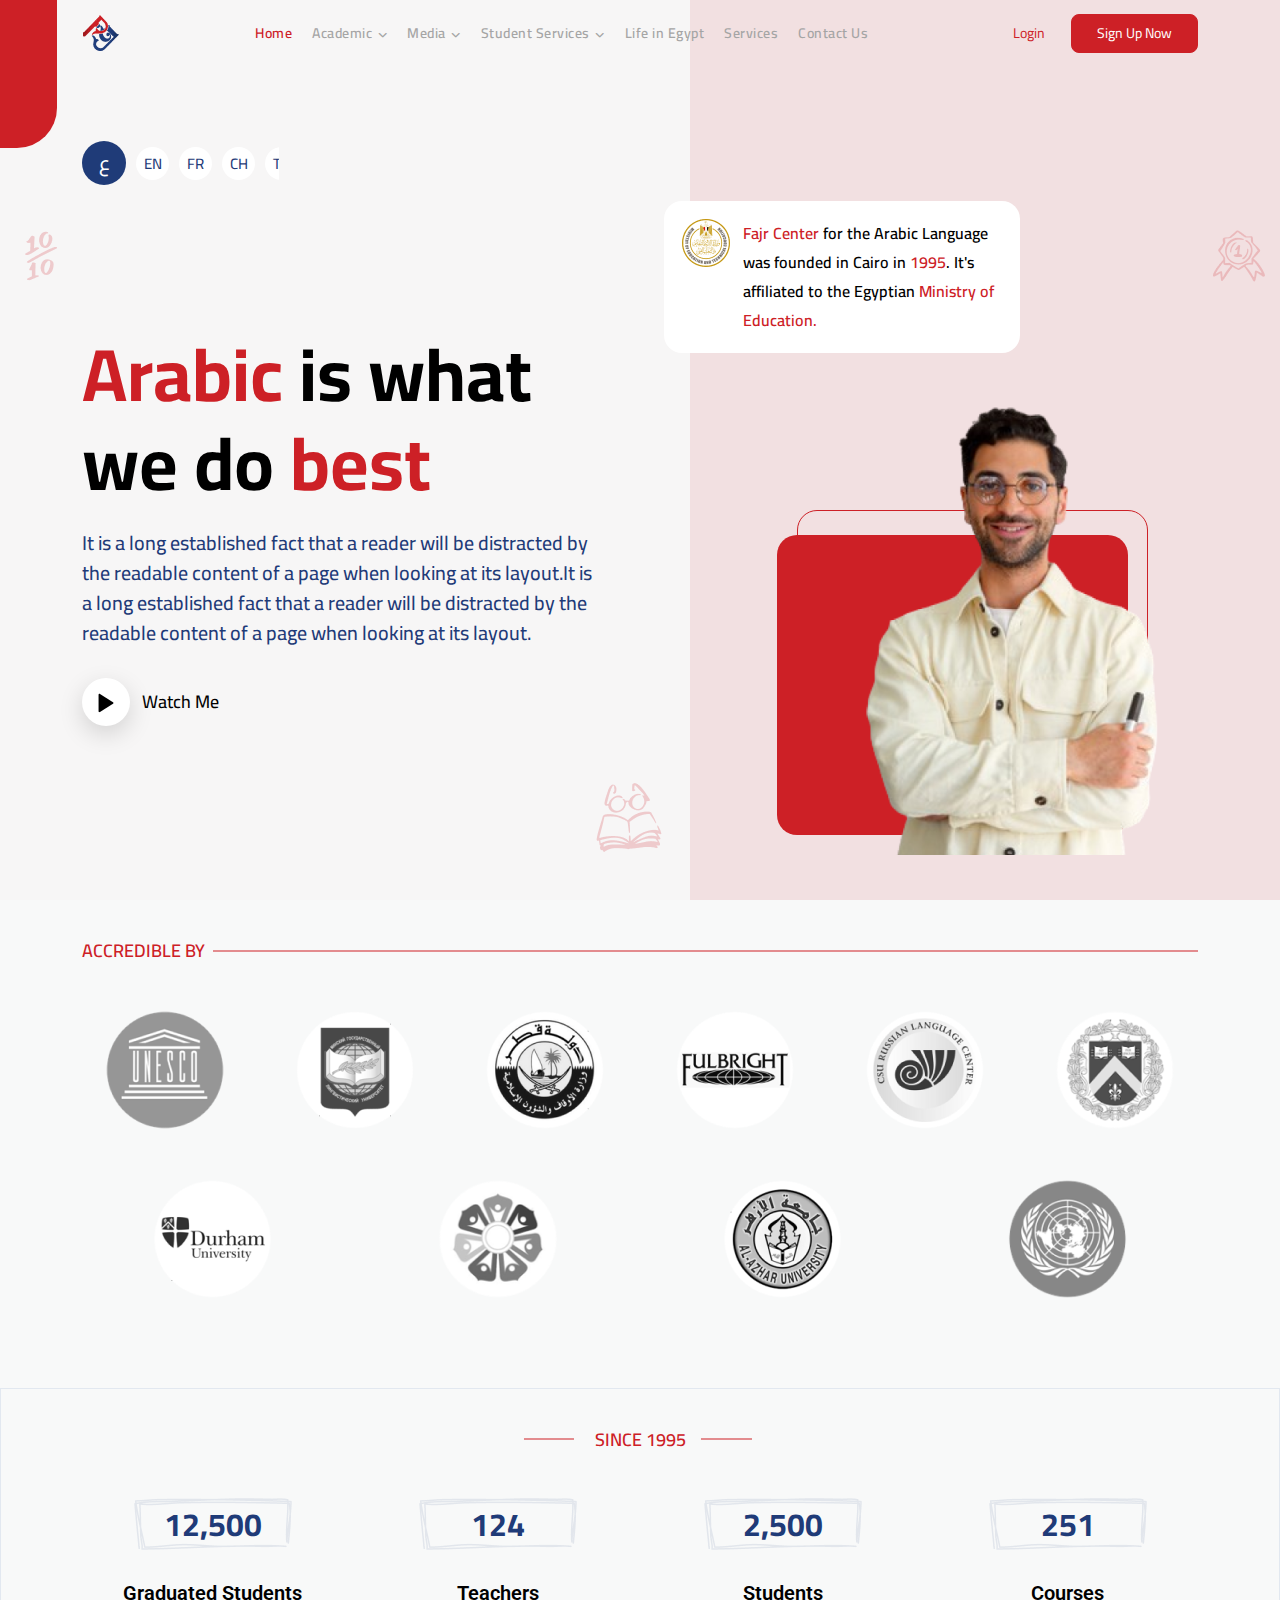
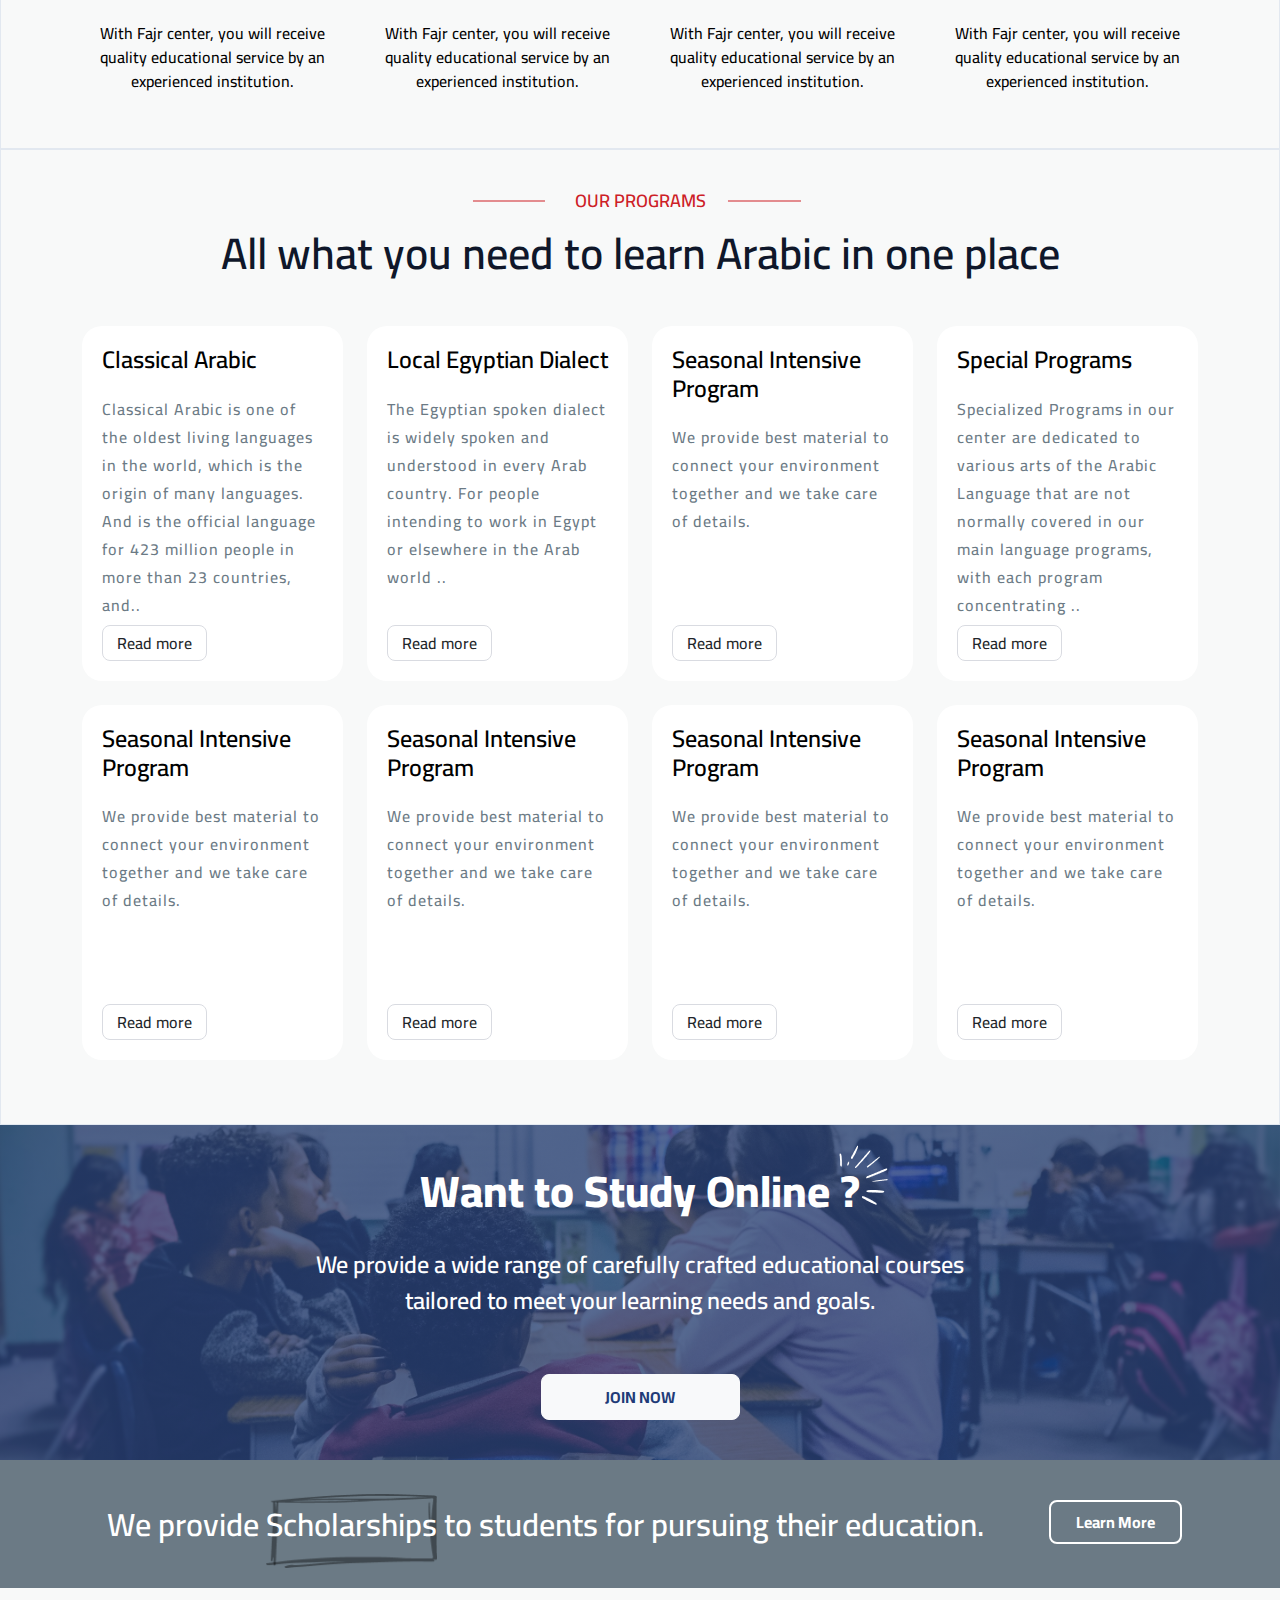
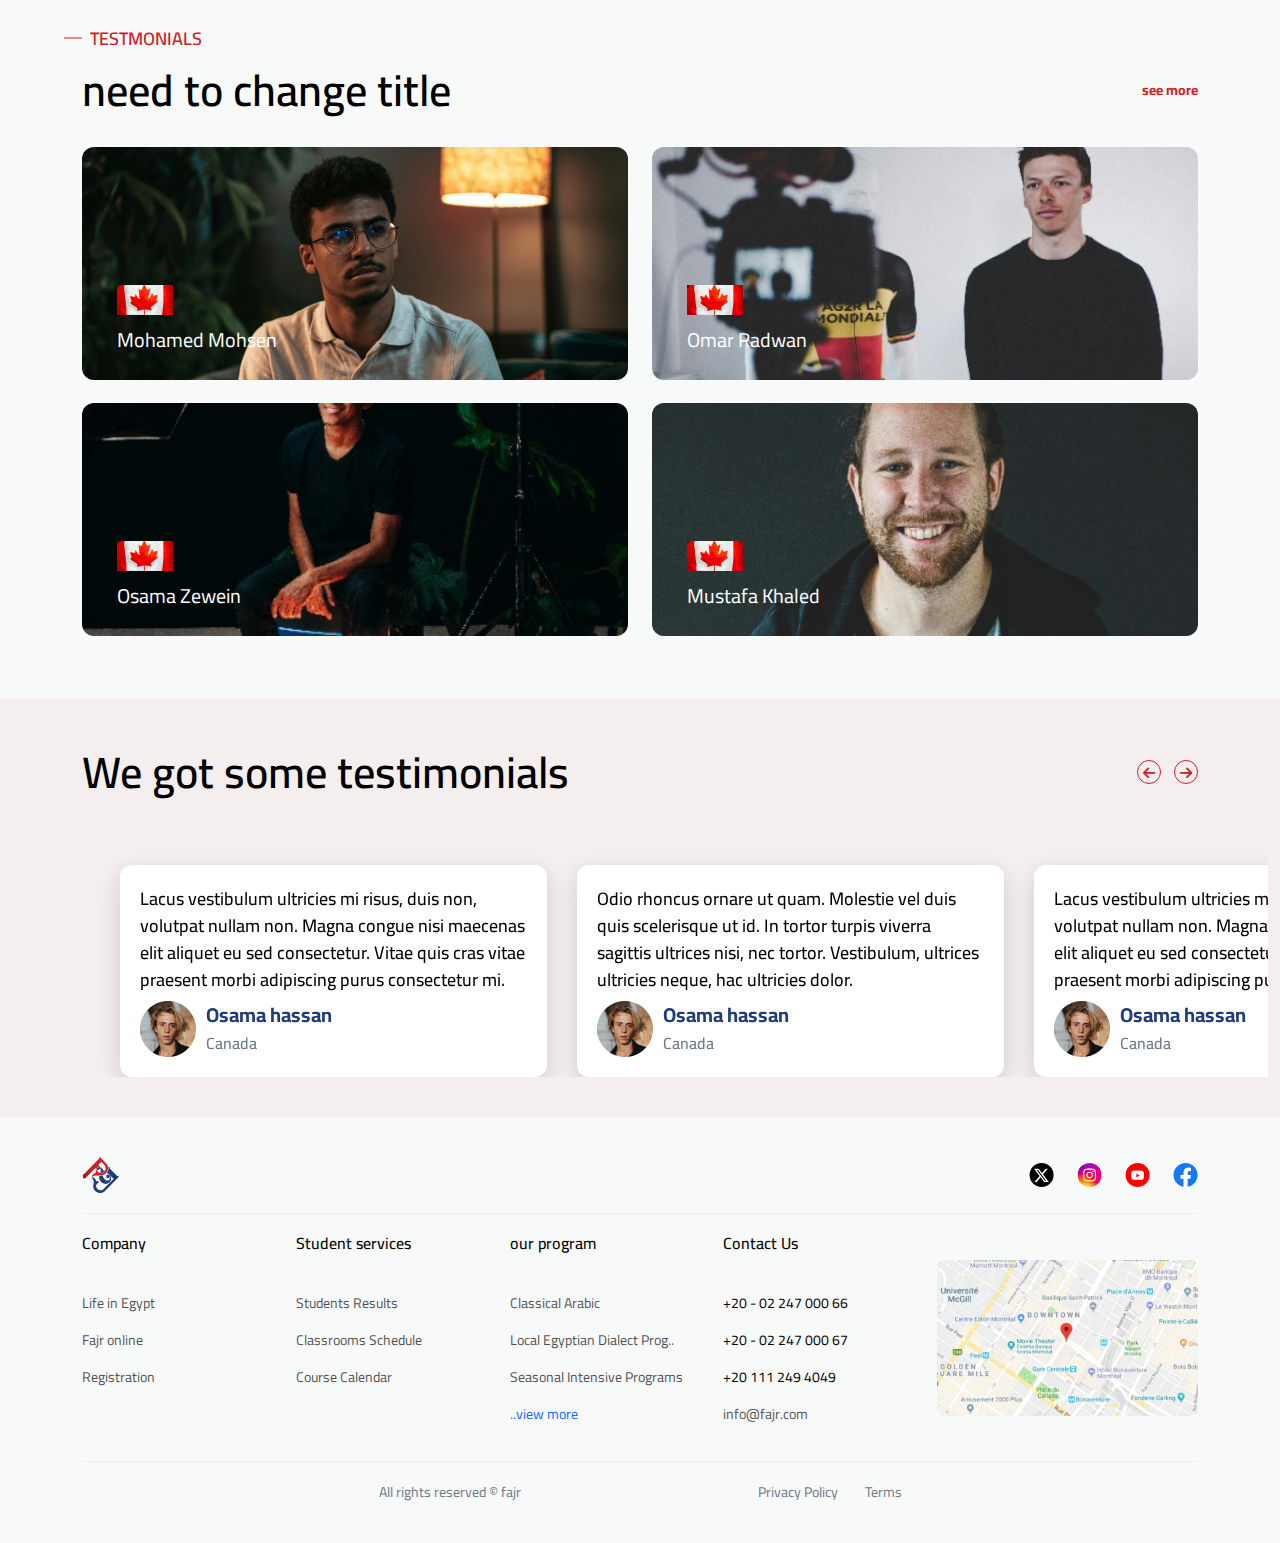
==== commit 815fc604: "Update some codes" ====
--- a/index.html
+++ b/index.html
@@ -437,7 +437,7 @@
                     <h3 class="main-title text-danger ps-2">
                         <span class="line-before bg-gray">testmonials</span>
                     </h3>
-                    <div class="d-flex justify-content-between align-items-center">
+                    <div class="d-flex justify-content-between align-items-center  flex-wrap">
                         <p class="main-desc text-black">need to change title </p>
                         <a href="#" class="text-danger fw-bold">see more</a>
                     </div>
@@ -485,7 +485,14 @@
     </section>
     <section class="section bg-danger-5">
         <div class="container">
-            <div class="row align-items-center justify-content-between">
+            <div class="d-flex justify-content-between align-items-center flex-wrap">
+                <p class="main-desc text-black">We got some testimonials</p>
+                <div class="slider-nav">
+                    <span class="arrow next"><i class="fa-solid fa-arrow-left"></i></span>
+                    <span class="arrow prev"><i class="fa-solid fa-arrow-right"></i></span>
+                </div>
+            </div>
+            <!-- <div class="row align-items-center justify-content-between">
                 <div class="col-lg-8 col-12">
                     <p class="main-desc text-black">We got some testimonials</p>
                 </div>
@@ -495,7 +502,7 @@
                         <span class="arrow prev"><i class="fa-solid fa-arrow-right"></i></span>
                     </div>
                 </div>
-            </div>
+            </div> -->
         </div>
         <div class="container-fluid">
             <div class="row flex-nowrap align-items-center slider">
--- a/css/style.css
+++ b/css/style.css
@@ -51,6 +51,23 @@
     right: -100%;
 }
 
+p.main-desc {
+    font-size: 44px;
+    font-weight: 600;
+    color: #0F172A;
+}
+
+@media screen and (max-width: 768px) {
+    p.main-desc {
+        font-size: 30px;
+    }
+}
+
+@media screen and (max-width: 576px) {
+    p.main-desc {
+        font-size: 17px;
+    }
+}
 
 .btn {
     padding: 8px 25px;
@@ -214,7 +231,7 @@
     border-radius: 18px;
     display: flex;
     align-items: start;
-    width: 356px;
+    max-width: 356px;
     margin-left: -50%;
 }
 
@@ -345,7 +362,8 @@
     position: absolute;
     border-radius: 20px;
     z-index: -1;
-    width: 351px;
+    max-width: 351px;
+    width: 100%;
     height: 300px;
 }
 
@@ -416,7 +434,14 @@
 }
 
 @media screen and (max-width: 576px) {
-
+    .section-hero .hero-parent h1 {
+        font-size: 30px;
+    }
+
+    .section-hero .hero-parent p {
+        font-size: 14px;
+        text-align: justify;
+    }
     .section-hero .hero-img::before,
     .section-hero .hero-img::after {
         right: 50%;
@@ -487,13 +512,6 @@
 
 .since-footer {
     padding: 15px;
-}
-
-p.main-desc {
-    font-size: 44px;
-    font-weight: 600;
-    margin-top: 8px;
-    color: #0F172A;
 }
 
 .program-inner {
@@ -587,10 +605,10 @@
 .main-study h2::after {
     content: "";
     position: absolute;
-    top: -25px;
+    top: -28px;
     right: -40px;
-    width: 62px;
-    height: 39px;
+    width: 65px;
+    height: 74px;
     background: url("../images/study-img.png");
     z-index: -1;
 }
@@ -598,6 +616,7 @@
 .main-study p {
     font-size: 24px;
     font-weight: 600;
+    padding: 15px;
 }
 
 .main-study a {
@@ -633,6 +652,16 @@
     }
 
 }
+@media screen and (max-width: 576px) {
+    .main-study h2 {
+        font-size: 30px;
+    }
+    .main-study h2::after {
+        right: -27px;
+        width: 50px;
+        height: 69px;
+    }
+}
 
 /*_____ style banner _____*/
 .bg-banner {
@@ -654,10 +683,11 @@
     content: "";
     position: absolute;
     inset: 0;
-    width: 179px;
+    max-width: 179px;
     height: 77px;
     z-index: -1;
-    background: url('../images/rect-black.png') center center / cover;
+    background: url('../images/rect-black.png') no-repeat;
+    background-size: contain;
 }
 
 .bg-banner a.btn {
@@ -671,7 +701,6 @@
 .bg-banner a.btn:hover {
     color: #1F3B78;
 }
-
 
 .bg-dark {
     position: absolute;
@@ -682,6 +711,12 @@
     background-color: var(--main-color);
     opacity: .2;
     z-index: 5;
+}
+
+@media screen and (max-width: 576px) {
+    .bg-banner p {
+        font-size: 25px;
+    }
 }
 
 /*_____ style services _____*/
@@ -883,7 +918,7 @@
 }
 
 #tns1 > .tns-item {
-    width: 412px !important;
+    width: 427px !important;
 }
 
 .arrow {
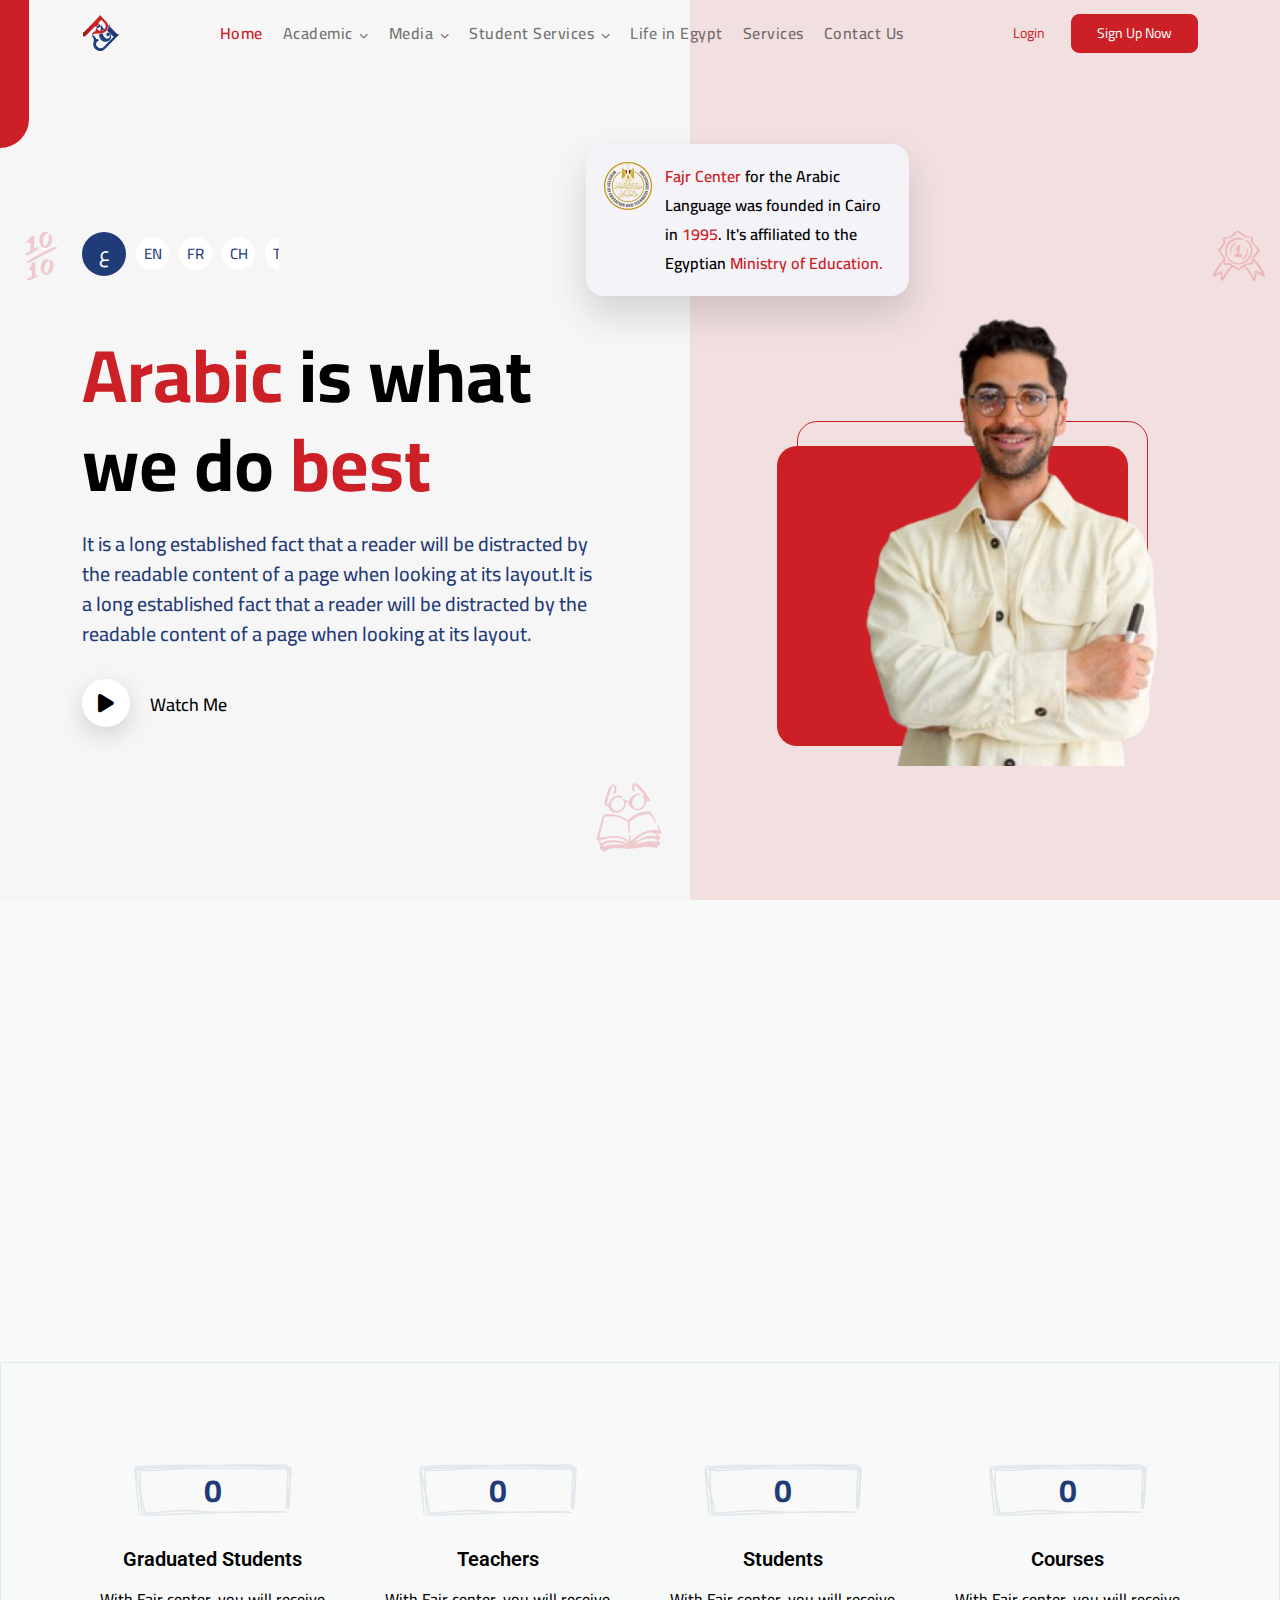
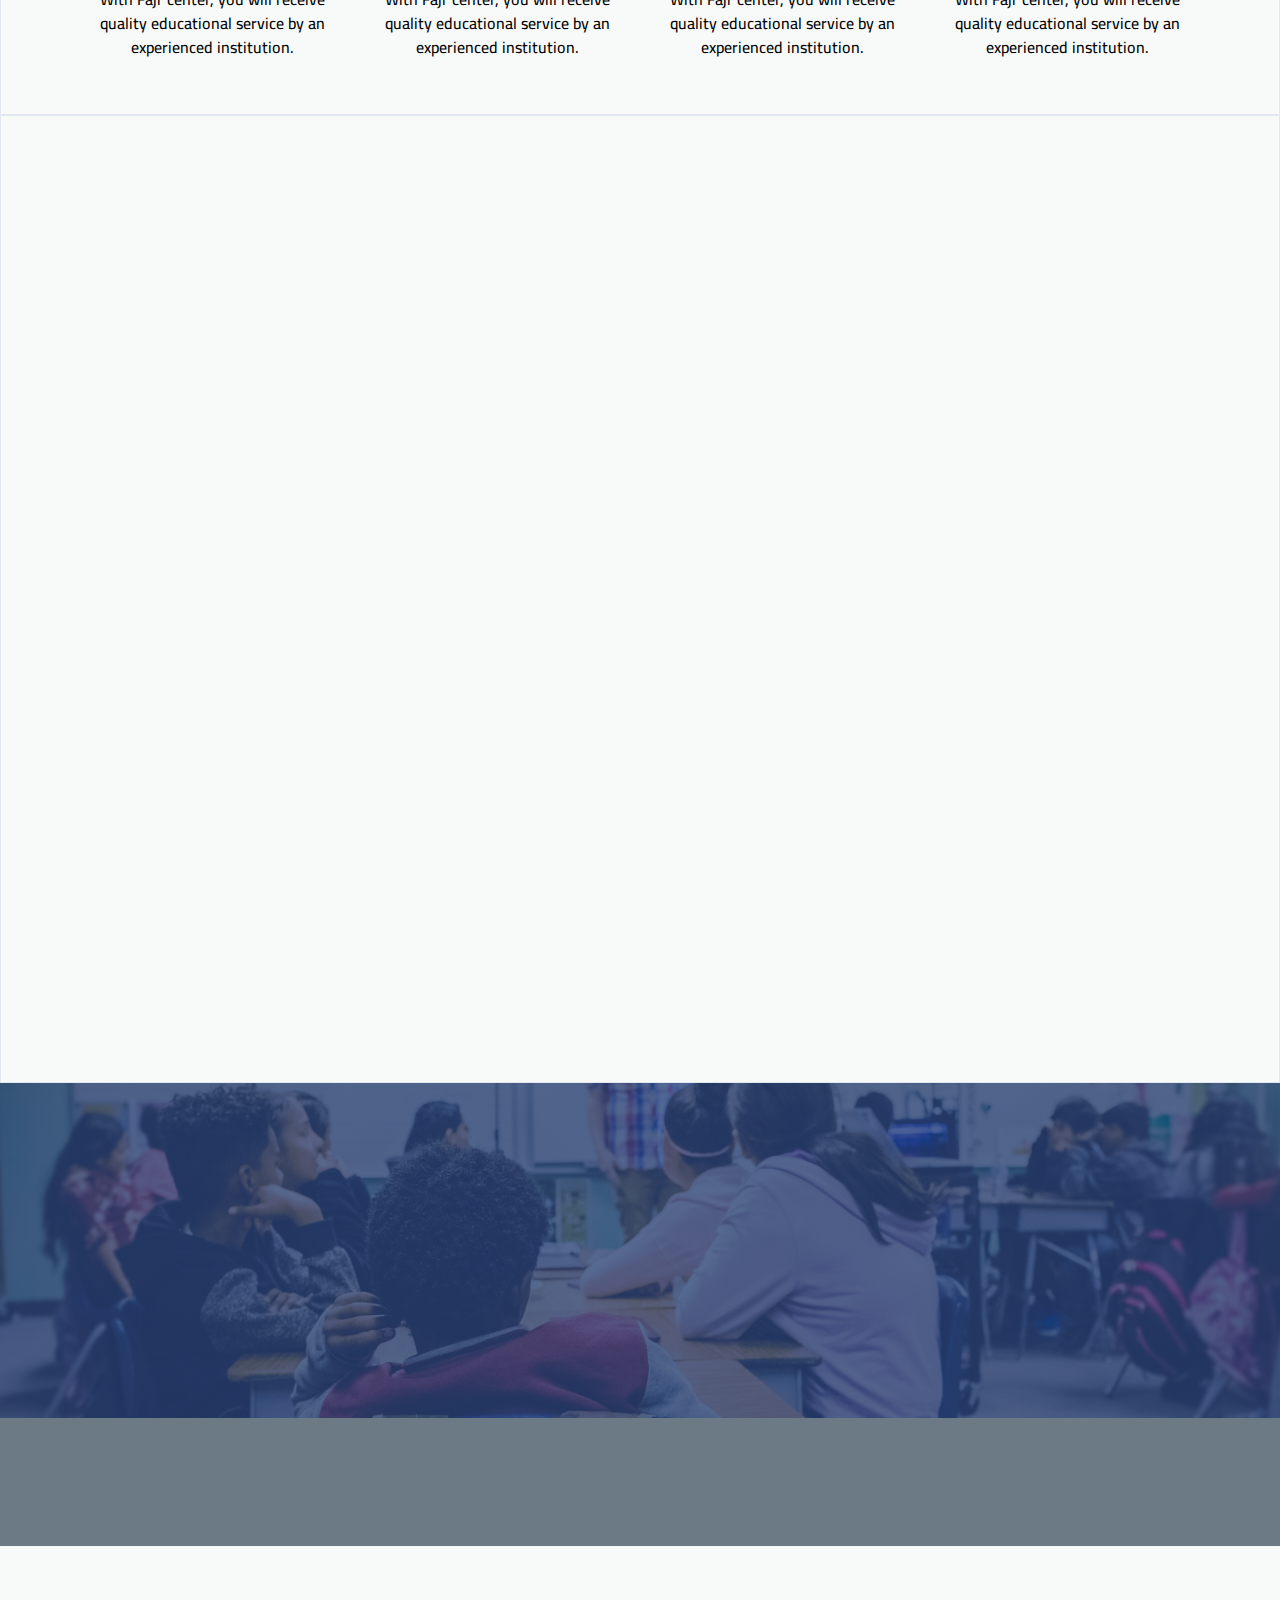
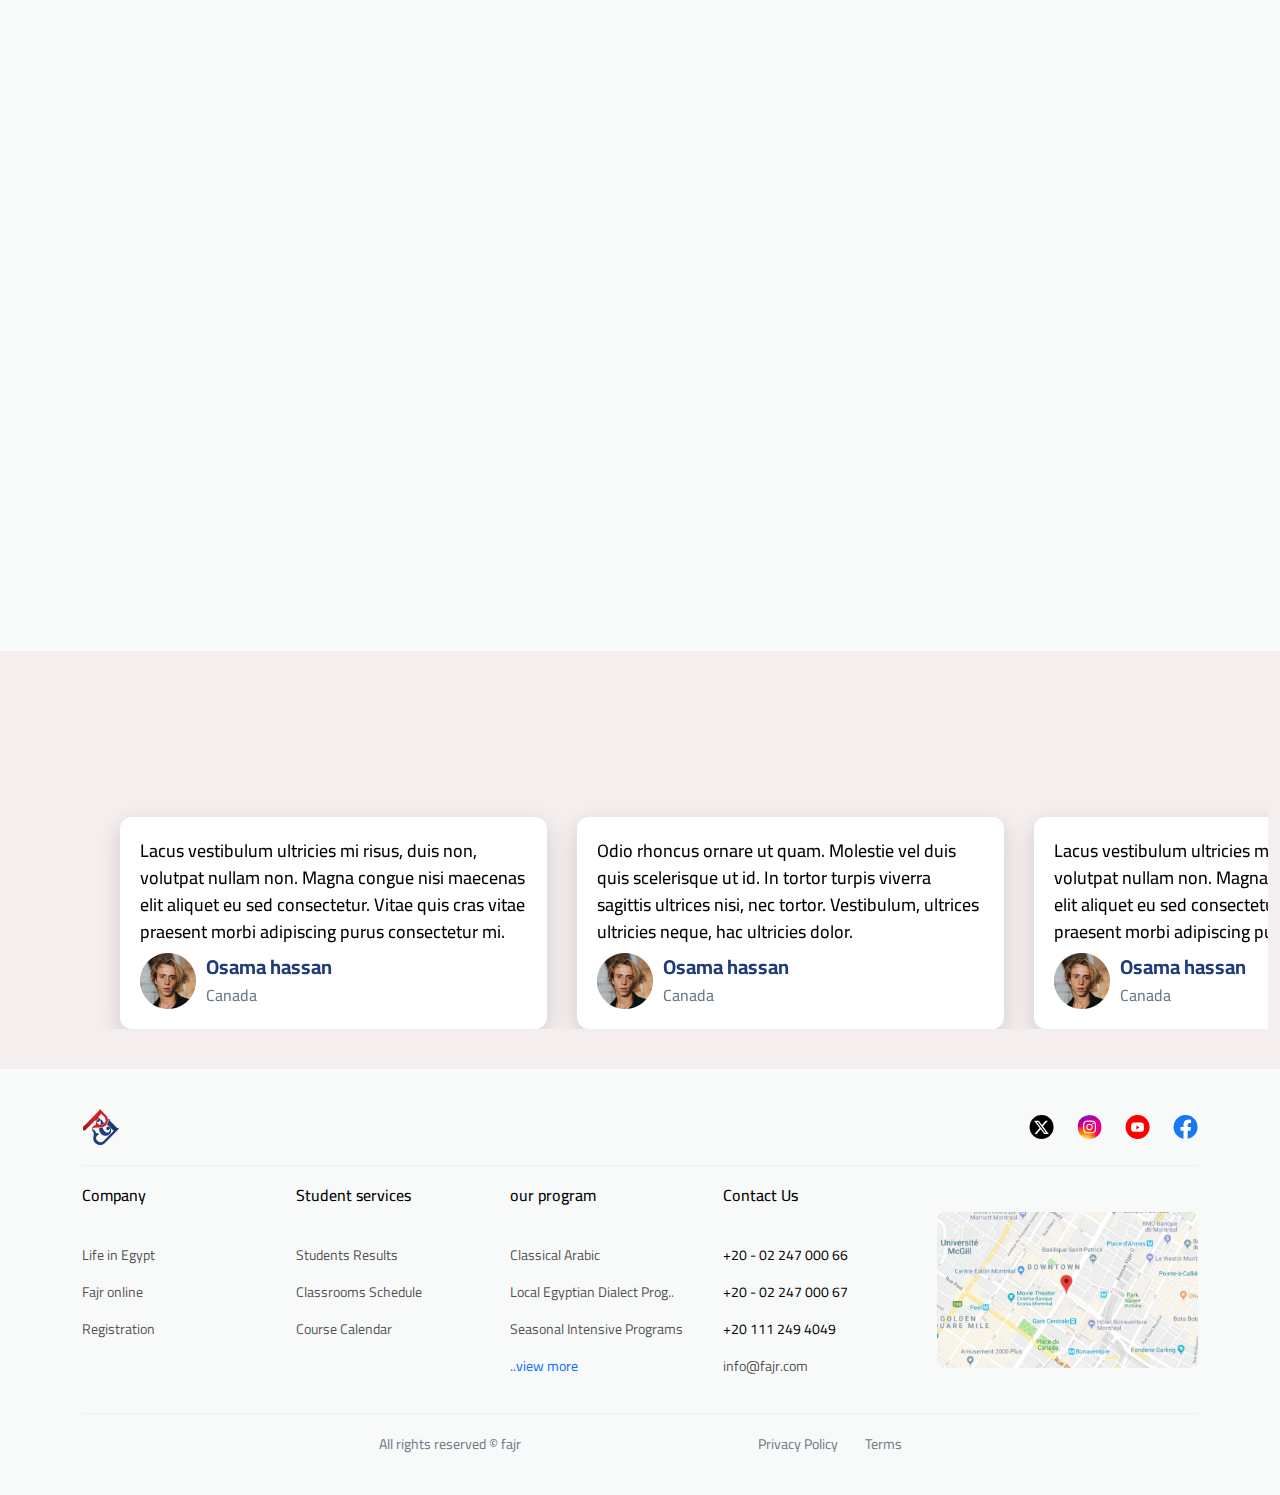
==== commit d3767162: "update new code" ====
--- a/index.html
+++ b/index.html
@@ -1,690 +1,1041 @@
 <!DOCTYPE html>
 <html lang="en">
-
-<head>
-    <meta charset="UTF-8">
-    <meta name="viewport" content="width=device-width, initial-scale=1.0">
-    <title>Fajr</title>
-    <link rel="stylesheet" href="css/libs/bootstrap.min.css">
-    <link rel="stylesheet" href="css/libs/tiny-slider.css">
-    <link rel="stylesheet" href="css/libs/all.min.css">
-    <link rel="stylesheet" href="css/style.css">
-</head>
-
-<body>
-
-    <!-- _____ navbar _____ -->
-    <nav class="navbar navbar-expand-lg navbar-light bg-body-tertiary">
-        <div class="container">
-            <a class="navbar-brand" href="#">
-                <img src="images/fajr.png" alt="fajr">
-            </a>
-            <button class="navbar-toggler" type="button" data-bs-toggle="collapse"
-                data-bs-target="#navbarSupportedContent" aria-controls="navbarSupportedContent" aria-expanded="false"
-                aria-label="Toggle navigation">
-                <span class="navbar-toggler-icon"></span>
-            </button>
-            <div class="collapse navbar-collapse" id="navbarSupportedContent">
-                <ul class="navbar-nav me-auto mx-auto mb-2 mb-lg-0">
-                    <li class="nav-item">
-                        <a class="nav-link active" aria-current="page" href="#">Home</a>
-                    </li>
-                    <li class="nav-item dropdown">
-                        <a class="nav-link" href="#" role="button" data-bs-toggle="dropdown" aria-expanded="false">
-                            Academic <i class="fa-solid fa-chevron-down"></i>
+    <head>
+        <meta charset="UTF-8" />
+        <meta name="viewport" content="width=device-width, initial-scale=1.0" />
+        <title>Fajr</title>
+        <link rel="stylesheet" href="css/libs/bootstrap.min.css" />
+        <link rel="stylesheet" href="css/libs/tiny-slider.css" />
+        <link rel="stylesheet" href="css/libs/animate.min.css">
+        <link rel="stylesheet" href="css/libs/all.min.css" />
+        <link rel="stylesheet" href="css/style.css" />
+    </head>
+
+    <body>
+        <!-- _____ navbar _____ -->
+        <nav
+            class="navbar navbar-expand-lg navbar-light bg-body-tertiary navbar-line"
+        >
+            <div class="container">
+                <a class="navbar-brand" href="#">
+                    <img src="images/fajr.png" alt="fajr" />
+                </a>
+                <button
+                    class="navbar-toggler"
+                    type="button"
+                    data-bs-toggle="collapse"
+                    data-bs-target="#navbarSupportedContent"
+                    aria-controls="navbarSupportedContent"
+                    aria-expanded="false"
+                    aria-label="Toggle navigation"
+                >
+                    <span class="navbar-toggler-icon"></span>
+                </button>
+                <div
+                    class="collapse navbar-collapse"
+                    id="navbarSupportedContent"
+                >
+                    <ul class="navbar-nav me-auto mx-auto mb-2 mb-lg-0">
+                        <li class="nav-item">
+                            <a
+                                class="nav-link active"
+                                aria-current="page"
+                                href="index.html"
+                                >Home</a
+                            >
+                        </li>
+                        <li class="nav-item dropdown">
+                            <a
+                                class="nav-link"
+                                href="#"
+                                role="button"
+                                data-bs-toggle="dropdown"
+                                aria-expanded="false"
+                            >
+                                Academic
+                                <i class="fa-solid fa-chevron-down"></i>
+                            </a>
+                            <ul class="dropdown-menu fade">
+                                <li>
+                                    <a
+                                        class="dropdown-item"
+                                        href="programs.html"
+                                        >Programs</a
+                                    >
+                                </li>
+                                <li>
+                                    <a class="dropdown-item" href="#"
+                                        >Publications</a
+                                    >
+                                </li>
+                            </ul>
+                        </li>
+                        <li class="nav-item dropdown">
+                            <a
+                                class="nav-link dropdown-toggle"
+                                href="#"
+                                role="button"
+                                data-bs-toggle="dropdown"
+                                aria-expanded="false"
+                            >
+                                Media <i class="fa-solid fa-chevron-down"></i>
+                            </a>
+                            <ul class="dropdown-menu fade">
+                                <li>
+                                    <a class="dropdown-item" href="photo.html"
+                                        >Photos</a
+                                    >
+                                </li>
+                                <li>
+                                    <a class="dropdown-item" href="video.html"
+                                        >Videos</a
+                                    >
+                                </li>
+                            </ul>
+                        </li>
+                        <li class="nav-item dropdown">
+                            <a
+                                class="nav-link dropdown-toggle"
+                                href="#"
+                                role="button"
+                                data-bs-toggle="dropdown"
+                                aria-expanded="false"
+                            >
+                                Student Services
+                                <i class="fa-solid fa-chevron-down"></i>
+                            </a>
+                            <ul class="dropdown-menu fade">
+                                <li>
+                                    <a class="dropdown-item" href="#"
+                                        >Students Results</a
+                                    >
+                                </li>
+                                <li>
+                                    <a class="dropdown-item" href="#"
+                                        >Classrooms Schedule</a
+                                    >
+                                </li>
+                                <li>
+                                    <a class="dropdown-item" href="#"
+                                        >Course Calendar</a
+                                    >
+                                </li>
+                            </ul>
+                        </li>
+                        <li class="nav-item">
+                            <a class="nav-link" href="life.html"
+                                >Life in Egypt</a
+                            >
+                        </li>
+                        <li class="nav-item">
+                            <a class="nav-link" href="#">Services</a>
+                        </li>
+                        <li class="nav-item">
+                            <a class="nav-link" href="contact.html"
+                                >Contact Us</a
+                            >
+                        </li>
+                    </ul>
+                    <a class="btn text-danger d-lg-block d-block">Login</a>
+                    <a class="btn btn-danger d-lg-block d-block">Sign Up Now</a>
+                </div>
+            </div>
+        </nav>
+        <!-- ./navbar -->
+
+        <!-- _____ section-hero _____ -->
+        <section class="section-hero">
+            <div class="container">
+                <div class="row ">
+                    <div class="col-lg-4 mt-lg-5 mt-0">
+                        <ul
+                            class="language d-flex align-items-center text-center wow bounceIn" 
+                        >
+                            <li>
+                                <span
+                                    ><img src="images/ar.png" alt="ar" />
+                                    العربية</span
+                                >
+                                <a href="#" class="active">ع</a>
+                            </li>
+                            <li>
+                                <span
+                                    ><img src="images/en.png" alt="en" />
+                                    english</span
+                                >
+                                <a href="#">en</a>
+                            </li>
+                            <li><a href="#">fr</a></li>
+                            <li><a href="#">ch</a></li>
+                            <li><a href="#">tu</a></li>
+                            <li><a href="#">ru</a></li>
+                        </ul>
+                    </div>
+                    <div class="hero-item mt-lg-0 wow fadeInLeft">
+                        <img
+                            src="images/education.png"
+                            class="img-fluid"
+                            alt="education"
+                        />
+                        <p>
+                            <span class="text-danger">Fajr Center</span> for
+                            the Arabic Language was founded in Cairo in
+                            <span class="text-danger">1995</span>. It's
+                            affiliated to the Egyptian
+                            <span class="text-danger"
+                                >Ministry of Education.</span
+                            >
+                        </p>
+                    </div> 
+                </div> 
+                <div class="row align-items-center">
+                    <div class="col-lg-7 col-12 mb-2 mb-lg-0 me-auto">
+                        <div class="hero-parent">
+                            <h1 class="wow slideInLeft"data-wow-delay=".1s">
+                                <span class="text-danger">Arabic</span> is what
+                                we do <span class="text-danger">best</span>
+                            </h1>
+                            <p class="wow slideInLeft" data-wow-delay=".4s">
+                                It is a long established fact that a reader will
+                                be distracted by the readable content of a page
+                                when looking at its layout.It is a long
+                                established fact that a reader will be
+                                distracted by the readable content of a page
+                                when looking at its layout.
+                            </p>
+                            <div class="video wow slideInLeft" data-wow-delay=".6s">
+                                <a href="#"><i class="fa-solid fa-play"></i></a>
+                                Watch Me
+                            </div>
+                        </div>
+                    </div>
+                    <div class="col-lg-4 col-12 position-relative">
+                        <div class="hero-img wow slideInRight">
+                            <img
+                                src="images/man-preview.png"
+                                class="img-fluid"
+                                alt="man-preview"
+                            />
+                        </div>
+                    </div>
+                </div> 
+                <div class="images">
+                    <img src="images/score.png" alt="score" />
+                    <img src="images/glasses.png" alt="glasses" />
+                    <img src="images/prize.png" alt="prize" />
+                </div>
+            </div>
+        </section>
+        <!-- ./section-hero -->
+
+        <!-- _____ accredible _____ -->
+        <section class="section">
+            <div class="container">
+                <div class="row">
+                    <div class="col-lg-12 wow fadeIn">
+                        <h3 class="main-title text-danger">
+                            <span class="bg-gray line-after pe-2"
+                                >accredible by</span
+                            >
+                        </h3>
+                    </div>
+                </div>
+                <div class="row accredible-img text-center align-items-center wow slideInDown">
+                    <div class="col-md-2 col-6">
+                        <img
+                            src="images/acc_01.png"
+                            class="img-fluid"
+                            alt="acc_01"
+                        />
+                    </div>
+                    <div class="col-md-2 col-6">
+                        <img
+                            src="images/acc_02.png"
+                            class="img-fluid"
+                            alt="acc_02"
+                        />
+                    </div>
+                    <div class="col-md-2 col-6">
+                        <img
+                            src="images/acc_03.png"
+                            class="img-fluid"
+                            alt="acc_03"
+                        />
+                    </div>
+                    <div class="col-md-2 col-6">
+                        <img
+                            src="images/acc_04.png"
+                            class="img-fluid"
+                            alt="acc_04"
+                        />
+                    </div>
+                    <div class="col-md-2 col-6">
+                        <img
+                            src="images/acc_05.png"
+                            class="img-fluid"
+                            alt="acc_05"
+                        />
+                    </div>
+                    <div class="col-md-2 col-6">
+                        <img
+                            src="images/acc_06.png"
+                            class="img-fluid"
+                            alt="acc_06"
+                        />
+                    </div>
+                    <div class="col-md-3 col">
+                        <img
+                            src="images/acc_07.png"
+                            class="img-fluid"
+                            alt="acc_07"
+                        />
+                    </div>
+                    <div class="col-md-3 col-6">
+                        <img
+                            src="images/acc_08.png"
+                            class="img-fluid"
+                            alt="acc_08"
+                        />
+                    </div>
+                    <div class="col-md-3 col-6">
+                        <img
+                            src="images/acc_09.png"
+                            class="img-fluid"
+                            alt="acc_09"
+                        />
+                    </div>
+                    <div class="col-md-3 col-6">
+                        <img
+                            src="images/acc_10.png"
+                            class="img-fluid"
+                            alt="acc_10"
+                        />
+                    </div>
+                </div>
+            </div>
+        </section>
+        <!-- ./accredible -->
+
+        <!-- _____ since _____ -->
+        <section class="section bg-gray-50 since">
+            <div class="container">
+                <div class="row wow fadeIn">
+                    <div class="col-lg-8 mx-auto text-center">
+                        <h3 class="main-title text-danger">
+                            <span class="bg-gray line">since 1995</span>
+                        </h3>
+                    </div>
+                </div>
+                <div class="row text-center mt-40">
+                    <div class="col-lg-3 col-md-6">
+                        <div class="since-inner">
+                            <div class="position-relative">
+                                <img
+                                    src="images/rect.png"
+                                    class="img-fluid"
+                                    alt="rect"
+                                />
+                                <h2 class="count" data-counter="12500">0</h2>
+                            </div>
+                            <div class="since-footer">
+                                <h3>Graduated Students</h3>
+                                <p>
+                                    With Fajr center, you will receive quality
+                                    educational service by an experienced
+                                    institution.
+                                </p>
+                            </div>
+                        </div>
+                    </div>
+                    <div class="col-lg-3 col-md-6">
+                        <div class="since-inner">
+                            <div class="position-relative">
+                                <img
+                                    src="images/rect.png"
+                                    class="img-fluid"
+                                    alt="rect"
+                                />
+                                <h2 class="count" data-counter="124">0</h2>
+                            </div>
+                            <div class="since-footer">
+                                <h3>Teachers</h3>
+                                <p>
+                                    With Fajr center, you will receive quality
+                                    educational service by an experienced
+                                    institution.
+                                </p>
+                            </div>
+                        </div>
+                    </div>
+                    <div class="col-lg-3 col-md-6">
+                        <div class="since-inner">
+                            <div class="position-relative">
+                                <img
+                                    src="images/rect.png"
+                                    class="img-fluid"
+                                    alt="rect"
+                                />
+                                <h2 class="count" data-counter="2500">0</h2>
+                            </div>
+                            <div class="since-footer">
+                                <h3>Students</h3>
+                                <p>
+                                    With Fajr center, you will receive quality
+                                    educational service by an experienced
+                                    institution.
+                                </p>
+                            </div>
+                        </div>
+                    </div>
+                    <div class="col-lg-3 col-md-6">
+                        <div class="since-inner">
+                            <div class="position-relative">
+                                <img
+                                    src="images/rect.png"
+                                    class="img-fluid"
+                                    alt="rect"
+                                />
+                                <h2 class="count" data-counter="251">0</h2>
+                            </div>
+                            <div class="since-footer">
+                                <h3>Courses</h3>
+                                <p>
+                                    With Fajr center, you will receive quality
+                                    educational service by an experienced
+                                    institution.
+                                </p>
+                            </div>
+                        </div>
+                    </div>
+                </div>
+            </div>
+        </section>
+        <!-- ./since -->
+
+        <!-- _____ program _____ -->
+        <section class="section bg-gray-50">
+            <div class="container">
+                <div class="row wow fadeIn">
+                    <div class="col-lg-10 mx-auto text-center">
+                        <h3 class="main-title text-danger">
+                            <span class="bg-gray line">our programs</span>
+                        </h3>
+                        <p class="main-desc">
+                            All what you need to learn Arabic in one place
+                        </p>
+                    </div>
+                </div>
+                <div class="row mt-40  wow bounceIn">
+                    <div class="col-lg-3 col-md-6 mb-4">
+                        <div class="program-inner position-relative">
+                            <h3>Classical Arabic</h3>
+                            <p>
+                                Classical Arabic is one of the oldest living
+                                languages in the world, which is the origin of
+                                many languages. And is the official language for
+                                423 million people in more than 23 countries,
+                                and..
+                            </p>
+                            <a href="#" class="more btn">Read more</a>
+                        </div>
+                    </div>
+                    <div class="col-lg-3 col-md-6 mb-4">
+                        <div class="program-inner position-relative">
+                            <h3>Local Egyptian Dialect</h3>
+                            <p>
+                                The Egyptian spoken dialect is widely spoken and
+                                understood in every Arab country. For people
+                                intending to work in Egypt or elsewhere in the
+                                Arab world ..
+                            </p>
+                            <a href="#" class="more btn">Read more</a>
+                        </div>
+                    </div>
+                    <div class="col-lg-3 col-md-6 mb-4">
+                        <div class="program-inner position-relative">
+                            <h3>Seasonal Intensive Program</h3>
+                            <p>
+                                We provide best material to connect your
+                                environment together and we take care of
+                                details.
+                            </p>
+                            <a href="#" class="more btn">Read more</a>
+                        </div>
+                    </div>
+                    <div class="col-lg-3 col-md-6 mb-4">
+                        <div class="program-inner position-relative">
+                            <h3>Special Programs</h3>
+                            <p>
+                                Specialized Programs in our center are dedicated
+                                to various arts of the Arabic Language that are
+                                not normally covered in our main language
+                                programs, with each program concentrating ..
+                            </p>
+                            <a href="#" class="more btn">Read more</a>
+                        </div>
+                    </div>
+                    <div class="col-lg-3 col-md-6 mb-4">
+                        <div class="program-inner position-relative">
+                            <h3>Seasonal Intensive Program</h3>
+                            <p>
+                                We provide best material to connect your
+                                environment together and we take care of
+                                details.
+                            </p>
+                            <a href="#" class="more btn">Read more</a>
+                        </div>
+                    </div>
+                    <div class="col-lg-3 col-md-6 mb-4">
+                        <div class="program-inner position-relative">
+                            <h3>Seasonal Intensive Program</h3>
+                            <p>
+                                We provide best material to connect your
+                                environment together and we take care of
+                                details.
+                            </p>
+                            <a href="#" class="more btn">Read more</a>
+                        </div>
+                    </div>
+                    <div class="col-lg-3 col-md-6 mb-4">
+                        <div class="program-inner position-relative">
+                            <h3>Seasonal Intensive Program</h3>
+                            <p>
+                                We provide best material to connect your
+                                environment together and we take care of
+                                details.
+                            </p>
+                            <a href="#" class="more btn">Read more</a>
+                        </div>
+                    </div>
+                    <div class="col-lg-3 col-md-6 mb-4">
+                        <div class="program-inner position-relative">
+                            <h3>Seasonal Intensive Program</h3>
+                            <p>
+                                We provide best material to connect your
+                                environment together and we take care of
+                                details.
+                            </p>
+                            <a href="#" class="more btn">Read more</a>
+                        </div>
+                    </div>
+                </div>
+            </div>
+        </section>
+        <!-- ./program -->
+
+        <!-- _____ study _____ -->
+        <section class="section study">
+            <div class="container">
+                <div class="row">
+                    <div class="col-lg-8 text-center mx-auto wow bounceIn">
+                        <div class="main-study text-white">
+                            <h2>Want to Study Online ?</h2>
+                            <p>
+                                We provide a wide range of carefully crafted
+                                educational courses tailored to meet your
+                                learning needs and goals.
+                            </p>
+                            <a href="#" class="btn btn-light">join now</a>
+                        </div>
+                    </div>
+                </div>
+            </div>
+        </section>
+        <!-- ./study -->
+
+        <!-- _____ banner _____ -->
+        <section class="bg-banner section">
+            <div class="container">
+                <div class="row text-center">
+                    <div class="col-lg-10 mb-4 mb-lg-0">
+                        <div class="banner text-white wow slideInLeft">
+                            <p>
+                                We provide
+                                <span class="banner-img">Scholarships</span> to
+                                students for pursuing their education.
+                            </p>
+                        </div>
+                    </div>
+                    <div class="col-lg-2 wow slideInRight">
+                        <a href="#" class="btn btn-outline-light">Learn More</a>
+                    </div>
+                </div>
+            </div>
+        </section>
+        <!-- ./banner -->
+
+        <!-- _____ services _____ -->
+        <!-- <section class="section">
+            <div class="container">
+                <div class="row">
+                    <div class="col-lg-9 px-5 px-lg-0">
+                        <h3 class="main-title text-danger ps-2">
+                            <span class="line-before bg-gray">services</span>
+                        </h3>
+                        <p class="main-desc text-black">
+                            What we do to make your learning easier
+                        </p>
+                    </div>
+                </div>
+            </div>
+            <div class="container-fluid">
+                <div class="row mt-4">
+                    <div class="col-lg-5 col-12 no-padding">
+                        <div class="services-parent position-relative">
+                            <img
+                                src="images/decoration.png"
+                                class="img-fluid"
+                                alt="decoration"
+                            />
+                            <div class="services-inner">
+                                <img
+                                    src="images/plane-landing.png" class="img-fluid"
+                                    alt="landing"
+                                />
+                                <p class="text-gray main-services">
+                                    Airport Pickup
+                                </p>
+                            </div>
+                            <div class="service-rect bg-danger top-1">
+                                <img src="images/plane-white.png" class="img-fluid" alt="plane" />
+                                <p class="text-white main-services">
+                                    Airport Pickup
+                                </p>
+                            </div>
+                            <div class="service-rect bg-white top-2">
+                                <img
+                                    src="images/plane-takeoff.png"
+                                    alt="takeoff"
+                                />
+                                <p class="text-black main-services">
+                                    Airport Drop Off
+                                </p>
+                            </div>
+                            <div class="service-rect bg-white top-3">
+                                <img src="images/backpack.png" alt="backpack" />
+                                <p class="text-black main-services">
+                                    Accommodation
+                                </p>
+                            </div>
+                            <div class="service-rect bg-white top-4">
+                                <img src="images/passport.png" alt="passport" />
+                                <p class="text-black main-services">
+                                    Trips & Excursion
+                                </p>
+                            </div>
+                            <div class="service-rect bg-white top-5">
+                                <img src="images/palmtree.png" alt="palmtree" />
+                                <p class="text-black main-services">
+                                    Visa Issue
+                                </p>
+                            </div>
+                        </div>
+                    </div>
+                    <div class="col-lg-6 no-padding ms-auto col-12">
+                        <div class="position-relative">
+                            <img src="images/white-man.png" class="img-fluid" alt="white-man">
+                            <div class="services-caption">
+                                <p>This is one of the most important services that Fajr Arabic learning center offers.  We realize the relief of a friendly face waiting to pick you up as you step off the plane in an unfamiliar country whose language, people and customs are foreign to you.  Even if you have been here before, there is nothing like having someone waiting to pick you up after hours of travel.  Our aim is to make your stay in Egypt as comfortable as possible, from the start.</p>
+                                <a href="#" class="btn btn-danger float-end mt-2">Learn more</a>
+                            </div>
+                        </div>
+                    </div>
+                </div>
+            </div>
+        </section> -->
+        <!-- ./services -->
+
+        <!-- _____ testmonials _____ -->
+        <section class="section">
+            <div class="container">
+                <div class="row wow fadeIn">
+                    <div class="col-lg-12">
+                        <h3 class="main-title text-danger ps-2">
+                            <span class="line-before bg-gray">testmonials</span>
+                        </h3>
+                        <div
+                            class="d-flex justify-content-between align-items-center flex-wrap"
+                        >
+                            <p class="main-desc text-black">
+                                need to change title
+                            </p>
+                            <a
+                                href="testmonials.html"
+                                class="text-danger fw-bold"
+                                >see more</a
+                            >
+                        </div>
+                    </div>
+                </div>
+                <div class="row mt-4">
+                    <div class="col-lg-6 mb-4 position-relative wow slideInLeft" data-wow-delay=".4">
+                        <div class="testmonials-inner">
+                            <img
+                                src="images/testmonials_01.jpeg"
+                                alt="test_01"
+                            />
+                            <div class="testmonials-caption">
+                                <img src="images/canada.png" alt="canada" />
+                                <p class="text-white">Mohamed Mohsen</p>
+                            </div>
+                        </div>
+                    </div>
+                    <div class="col-lg-6 mb-4 position-relative wow slideInRight" data-wow-delay=".2s">
+                        <div class="testmonials-inner">
+                            <img
+                                src="images/testmonials_02.jpeg"
+                                alt="test_02"
+                            />
+                            <div class="testmonials-caption">
+                                <img src="images/canada.png" alt="canada" />
+                                <p class="text-white">Omar Radwan</p>
+                            </div>
+                        </div>
+                    </div>
+                    <div class="col-lg-6 mb-4 position-relative wow slideInLeft" data-wow-delay=".4">
+                        <div class="testmonials-inner">
+                            <img
+                                src="images/testmonials_03.jpeg"
+                                alt="test_03"
+                            />
+                            <div class="testmonials-caption">
+                                <img src="images/canada.png" alt="canada" />
+                                <p class="text-white">Osama Zewein</p>
+                            </div>
+                        </div>
+                    </div>
+                    <div class="col-lg-6 mb-4 position-relative wow slideInRight" data-wow-delay=".2s">
+                        <div class="testmonials-inner">
+                            <img
+                                src="images/testmonials_04.jpeg"
+                                alt="test_04"
+                            />
+                            <div class="testmonials-caption">
+                                <img src="images/canada.png" alt="canada" />
+                                <p class="text-white">Mustafa Khaled</p>
+                            </div>
+                        </div>
+                    </div>
+                </div>
+            </div>
+        </section>
+        <section class="section bg-danger-5">
+            <!-- i used tiny slider -->
+            <div class="container">
+                <div
+                    class="d-flex justify-content-between align-items-center flex-wrap wow fadeIn"
+                >
+                    <p class="main-desc text-black">We got some testimonials</p>
+                    <div class="slider-nav">
+                        <span class="arrow next"
+                            ><i class="fa-solid fa-arrow-left"></i
+                        ></span>
+                        <span class="arrow prev"
+                            ><i class="fa-solid fa-arrow-right"></i
+                        ></span>
+                    </div>
+                </div>
+            </div>
+            <div class="container-fluid">
+                <div class="row flex-nowrap align-items-center slider">
+                    <div class="testmonials-items bg-white">
+                        <p>
+                            Lacus vestibulum ultricies mi risus, duis non,
+                            volutpat nullam non. Magna congue nisi maecenas elit
+                            aliquet eu sed consectetur. Vitae quis cras vitae
+                            praesent morbi adipiscing purus consectetur mi.
+                        </p>
+                        <div class="d-flex mt-2 align-items-center">
+                            <img src="images/test.png" alt="test" />
+                            <div class="test-desc">
+                                <h3>Osama hassan</h3>
+                                <p>Canada</p>
+                            </div>
+                        </div>
+                    </div>
+                    <div class="testmonials-items bg-white">
+                        <p>
+                            Odio rhoncus ornare ut quam. Molestie vel duis quis
+                            scelerisque ut id. In tortor turpis viverra sagittis
+                            ultrices nisi, nec tortor. Vestibulum, ultrices
+                            ultricies neque, hac ultricies dolor.
+                        </p>
+                        <div class="d-flex mt-2 align-items-center">
+                            <img src="images/test.png" alt="test" />
+                            <div class="test-desc">
+                                <h3>Osama hassan</h3>
+                                <p>Canada</p>
+                            </div>
+                        </div>
+                    </div>
+                    <div class="testmonials-items bg-white">
+                        <p>
+                            Lacus vestibulum ultricies mi risus, duis non,
+                            volutpat nullam non. Magna congue nisi maecenas elit
+                            aliquet eu sed consectetur. Vitae quis cras vitae
+                            praesent morbi adipiscing purus consectetur mi.
+                        </p>
+                        <div class="d-flex mt-2 align-items-center">
+                            <img src="images/test.png" alt="test" />
+                            <div class="test-desc">
+                                <h3>Osama hassan</h3>
+                                <p>Canada</p>
+                            </div>
+                        </div>
+                    </div>
+                    <div class="testmonials-items bg-white">
+                        <p>
+                            Lacus vestibulum ultricies mi risus, duis non,
+                            volutpat nullam non. Magna congue nisi maecenas elit
+                            aliquet eu sed consectetur. Vitae quis cras vitae
+                            praesent morbi adipiscing purus consectetur mi.
+                        </p>
+                        <div class="d-flex mt-2 align-items-center">
+                            <img src="images/test.png" alt="test" />
+                            <div class="test-desc">
+                                <h3>Osama hassan</h3>
+                                <p>Canada</p>
+                            </div>
+                        </div>
+                    </div>
+                </div>
+            </div>
+        </section>
+        <!-- ./testmonials -->
+
+        <!-- ./footer -->
+        <footer class="section footer-area">
+            <div class="container">
+                <div class="row justify-content-between align-items-center">
+                    <div
+                        class="col-sm-6 col-12 mb-4 mb-sm-0 text-center text-sm-start"
+                    >
+                        <a href="#" class="logo">
+                            <img src="images/fajr.png" alt="fajr" />
                         </a>
-                        <ul class="dropdown-menu fade">
-                            <li><a class="dropdown-item" href="#">Programs</a></li>
-                            <li><a class="dropdown-item" href="#">Publications</a></li>
-                        </ul>
-                    </li>
-                    <li class="nav-item dropdown">
-                        <a class="nav-link dropdown-toggle" href="#" role="button" data-bs-toggle="dropdown"
-                            aria-expanded="false">
-                            Media <i class="fa-solid fa-chevron-down"></i>
-                        </a>
-                        <ul class="dropdown-menu fade">
-                            <li><a class="dropdown-item" href="#">Photos</a></li>
-                            <li><a class="dropdown-item" href="#">Videos</a></li>
-                        </ul>
-                    </li>
-                    <li class="nav-item dropdown">
-                        <a class="nav-link dropdown-toggle" href="#" role="button" data-bs-toggle="dropdown"
-                            aria-expanded="false">
-                            Student Services <i class="fa-solid fa-chevron-down"></i>
-                        </a>
-                        <ul class="dropdown-menu fade">
-                            <li><a class="dropdown-item" href="#">Students Results</a></li>
-                            <li><a class="dropdown-item" href="#">Classrooms Schedule</a></li>
-                            <li><a class="dropdown-item" href="#">Course Calendar</a></li>
-                        </ul>
-                    </li>
-                    <li class="nav-item">
-                        <a class="nav-link" href="#">Life in Egypt</a>
-                    </li>
-                    <li class="nav-item">
-                        <a class="nav-link" href="#">Services</a>
-                    </li>
-                    <li class="nav-item">
-                        <a class="nav-link" href="#">Contact Us</a>
-                    </li>
-                </ul>
-                <a class="btn text-danger d-lg-block d-block">Login</a>
-                <a class="btn btn-danger d-lg-block d-block">Sign Up Now</a>
-            </div>
-        </div>
-    </nav>
-    <!-- ./navbar -->
-
-    <!-- _____ section-hero _____ -->
-    <section class="section-hero">
-        <div class="container">
-            <div class="row mt-5">
-                <div class="col-lg-8 mt-5">
-                    <ul class="language d-flex align-items-center text-center">
-                        <li>
-                            <span><img src="images/ar.png" alt="ar"> العربية</span>
-                            <a href="#" class="active">ع</a>
-                        </li>
-                        <li>
-                            <span><img src="images/en.png" alt="en"> english</span>
-                            <a href="#">en</a>
-                        </li>
-                        <li><a href="#">fr</a></li>
-                        <li><a href="#">ch</a></li>
-                        <li><a href="#">tu</a></li>
-                        <li><a href="#">ru</a></li>
-                    </ul>
-                </div>
-            </div>
-            <div class="row align-items-center">
-                <div class="col-lg-7 col-12 mb-2 mb-lg-0 me-auto">
-                    <div class="hero-parent">
-                        <h1><span class="text-danger">Arabic</span> is what we do <span class="text-danger">best</span>
-                        </h1>
-                        <p>It is a long established fact that a reader will be distracted by the readable content of a
-                            page when looking at its layout.It is a long established fact that a reader will be
-                            distracted by the readable content of a page when looking at its layout.</p>
-                        <div class="video">
-                            <a href="#"><svg xmlns="http://www.w3.org/2000/svg" width="16" height="20"
-                                    viewBox="0 0 16 20" fill="none">
+                    </div>
+                    <div
+                        class="col-sm-6 col-12 text-center text-sm-end text-end"
+                    >
+                        <div class="social-icons">
+                            <a href="#"
+                                ><svg
+                                    xmlns="http://www.w3.org/2000/svg"
+                                    width="25"
+                                    height="24"
+                                    viewBox="0 0 25 24"
+                                    fill="none"
+                                >
                                     <path
-                                        d="M0.579712 18.3297V1.67037C0.579712 0.950841 1.37424 0.517247 1.97893 0.903966L15.0008 9.23365C15.561 9.59225 15.561 10.4079 15.0008 10.7665L1.97893 19.0962C1.37424 19.4829 0.579712 19.0493 0.579712 18.3297Z"
-                                        fill="black" />
-                                </svg></a> Watch Me
-                        </div>
-                    </div>
-                </div>
-                <div class="col-lg-4 col-12 position-relative">
-                    <div class="hero-item mt-5 mt-lg-0">
-                        <img src="images/education.png" class="img-fluid" alt="education">
-                        <p><span class="text-danger">Fajr Center</span> for the Arabic Language was founded in Cairo in
-                            <span class="text-danger">1995</span>. It's affiliated to the Egyptian <span
-                                class="text-danger">Ministry of Education.</span>
-                        </p>
-                    </div>
-                    <div class="hero-img">
-                        <img src="images/man-preview.png" class="img-fluid" alt="man-preview">
-                    </div>
-                </div>
-            </div>
-            <div class="images">
-                <img src="images/score.png" alt="score">
-                <img src="images/glasses.png" alt="glasses">
-                <img src="images/prize.png" alt="prize">
-            </div>
-        </div>
-    </section>
-    <!-- ./section-hero -->
-
-    <!-- _____ accredible _____ -->
-    <section class="section">
-        <div class="container">
-            <div class="row">
-                <div class="col-lg-12">
-                    <h3 class="main-title text-danger">
-                        <span class="bg-gray line-after pe-2">accredible by</span>
-                    </h3>
-                </div>
-            </div>
-            <div class="row accredible-img text-center">
-                <div class="col-md-2 col-sm-6 mb-4">
-                    <img src="images/acc_01.png" class="img-fluid" alt="acc_01">
-                </div>
-                <div class="col-md-2 col-sm-6 mb-4">
-                    <img src="images/acc_02.png" class="img-fluid" alt="acc_02">
-                </div>
-                <div class="col-md-2 col-sm-6 mb-4">
-                    <img src="images/acc_03.png" class="img-fluid" alt="acc_03">
-                </div>
-                <div class="col-md-2 col-sm-6 mb-4">
-                    <img src="images/acc_04.png" class="img-fluid" alt="acc_04">
-                </div>
-                <div class="col-md-2 col-sm-6 mb-4">
-                    <img src="images/acc_05.png" class="img-fluid" alt="acc_05">
-                </div>
-                <div class="col-md-2 col-sm-6 mb-4">
-                    <img src="images/acc_06.png" class="img-fluid" alt="acc_06">
-                </div>
-                <div class="col-md-3 col-sm-6 mb-4">
-                    <img src="images/acc_07.png" class="img-fluid" alt="acc_07">
-                </div>
-                <div class="col-md-3 col-sm-6 mb-4">
-                    <img src="images/acc_08.png" class="img-fluid" alt="acc_08">
-                </div>
-                <div class="col-md-3 col-sm-6 mb-4">
-                    <img src="images/acc_09.png" class="img-fluid" alt="acc_09">
-                </div>
-                <div class="col-md-3 col-sm-6 mb-4">
-                    <img src="images/acc_10.png" class="img-fluid" alt="acc_10">
-                </div>
-            </div>
-        </div>
-    </section>
-    <!-- ./accredible -->
-
-    <!-- _____ since _____ -->
-    <section class="section bg-gray-50">
-        <div class="container">
-            <div class="row">
-                <div class="col-lg-8 mx-auto text-center">
-                    <h3 class="main-title text-danger">
-                        <span class="bg-gray line">since 1995</span>
-                    </h3>
-                </div>
-            </div>
-            <div class="row text-center mt-40">
-                <div class="col-lg-3 col-md-6">
-                    <div class="since-inner">
-                        <div class="position-relative">
-                            <img src="images/rect.png" alt="rect">
-                            <h2>12,500</h2>
-                        </div>
-                        <div class="since-footer">
-                            <h3>Graduated Students</h3>
-                            <p>With Fajr center, you will receive quality educational service by an experienced
-                                institution.
-                            </p>
-                        </div>
-                    </div>
-                </div>
-                <div class="col-lg-3 col-md-6">
-                    <div class="since-inner">
-                        <div class="position-relative">
-                            <img src="images/rect.png" alt="rect">
-                            <h2>124</h2>
-                        </div>
-                        <div class="since-footer">
-                            <h3>Teachers</h3>
-                            <p>With Fajr center, you will receive quality educational service by an experienced
-                                institution.
-                            </p>
-                        </div>
-                    </div>
-                </div>
-                <div class="col-lg-3 col-md-6">
-                    <div class="since-inner">
-                        <div class="position-relative">
-                            <img src="images/rect.png" alt="rect">
-                            <h2>2,500</h2>
-                        </div>
-                        <div class="since-footer">
-                            <h3>Students</h3>
-                            <p>With Fajr center, you will receive quality educational service by an experienced
-                                institution.
-                            </p>
-                        </div>
-                    </div>
-                </div>
-                <div class="col-lg-3 col-md-6">
-                    <div class="since-inner">
-                        <div class="position-relative">
-                            <img src="images/rect.png" alt="rect">
-                            <h2>251</h2>
-                        </div>
-                        <div class="since-footer">
-                            <h3>Courses</h3>
-                            <p>With Fajr center, you will receive quality educational service by an experienced
-                                institution.
-                            </p>
-                        </div>
-                    </div>
-                </div>
-            </div>
-        </div>
-    </section>
-    <!-- ./since -->
-
-    <!-- _____ program _____ -->
-    <section class="section bg-gray-50">
-        <div class="container">
-            <div class="row">
-                <div class="col-lg-10 mx-auto text-center">
-                    <h3 class="main-title text-danger">
-                        <span class="bg-gray line">our programs</span>
-                    </h3>
-                    <p class="main-desc">All what you need to learn Arabic in one place</p>
-                </div>
-            </div>
-            <div class="row mt-40">
-                <div class="col-lg-3 col-md-6  mb-4">
-                    <div class="program-inner position-relative">
-                        <h3>Classical Arabic</h3>
-                        <p>Classical Arabic is one of the oldest living languages in the world, which is the origin of
-                            many languages. And is the official language for 423 million people in more than 23
-                            countries, and..</p>
-                        <a href="#" class="more btn">Read more</a>
-                    </div>
-                </div>
-                <div class="col-lg-3 col-md-6  mb-4">
-                    <div class="program-inner position-relative">
-                        <h3>Local Egyptian Dialect</h3>
-                        <p>The Egyptian spoken dialect is widely spoken and understood in every Arab country. For people
-                            intending to work in Egypt or elsewhere in the Arab world ..</p>
-                        <a href="#" class="more btn">Read more</a>
-                    </div>
-                </div>
-                <div class="col-lg-3 col-md-6  mb-4">
-                    <div class="program-inner position-relative">
-                        <h3>Seasonal Intensive Program</h3>
-                        <p>We provide best material to connect your environment together and we
-                            take care of details.</p>
-                        <a href="#" class="more btn">Read more</a>
-                    </div>
-                </div>
-                <div class="col-lg-3 col-md-6  mb-4">
-                    <div class="program-inner position-relative">
-                        <h3>Special Programs</h3>
-                        <p>Specialized Programs in our center are dedicated to various arts of the Arabic Language that
-                            are not normally covered in our main language programs, with each program concentrating ..
-                        </p>
-                        <a href="#" class="more btn">Read more</a>
-                    </div>
-                </div>
-                <div class="col-lg-3 col-md-6  mb-4">
-                    <div class="program-inner position-relative">
-                        <h3>Seasonal Intensive Program</h3>
-                        <p>We provide best material to connect your environment together and we
-                            take care of details.</p>
-                        <a href="#" class="more btn">Read more</a>
-                    </div>
-                </div>
-                <div class="col-lg-3 col-md-6  mb-4">
-                    <div class="program-inner position-relative">
-                        <h3>Seasonal Intensive Program</h3>
-                        <p>We provide best material to connect your environment together and we
-                            take care of details.</p>
-                        <a href="#" class="more btn">Read more</a>
-                    </div>
-                </div>
-                <div class="col-lg-3 col-md-6  mb-4">
-                    <div class="program-inner position-relative">
-                        <h3>Seasonal Intensive Program</h3>
-                        <p>We provide best material to connect your environment together and we
-                            take care of details.</p>
-                        <a href="#" class="more btn">Read more</a>
-                    </div>
-                </div>
-                <div class="col-lg-3 col-md-6  mb-4">
-                    <div class="program-inner position-relative">
-                        <h3>Seasonal Intensive Program</h3>
-                        <p>We provide best material to connect your environment together and we
-                            take care of details.</p>
-                        <a href="#" class="more btn">Read more</a>
-                    </div>
-                </div>
-            </div>
-        </div>
-    </section>
-    <!-- ./program -->
-
-    <!-- _____ study _____ -->
-    <section class="section study">
-        <div class="container">
-            <div class="row">
-                <div class="col-lg-8 text-center mx-auto">
-                    <div class="main-study text-white">
-                        <h2>Want to Study Online ?</h2>
-                        <p>We provide a wide range of carefully crafted educational courses tailored to meet your
-                            learning needs and goals.</p>
-                        <a href="#" class="btn btn-light">join now</a>
-                    </div>
-                </div>
-            </div>
-        </div>
-    </section>
-    <!-- ./study -->
-
-    <!-- _____ banner _____ -->
-    <section class="bg-banner section">
-        <div class="container">
-            <div class="row text-center">
-                <div class="col-lg-10 mb-4 mb-lg-0">
-                    <div class="banner text-white">
-                        <p>We provide <span class="banner-img">Scholarships</span> to students for pursuing their
-                            education.</p>
-                    </div>
-                </div>
-                <div class="col-lg-2">
-                    <a href="#" class="btn btn-outline-light">Learn More</a>
-                </div>
-            </div>
-        </div>
-    </section>
-    <!-- ./banner -->
-
-    <!-- _____ services _____ -->
-    <!-- <section class="section">
-        <div class="container">
-            <div class="row">
-                <div class="col-lg-9 px-5 px-lg-0">
-                    <h3 class="main-title text-danger ps-2">
-                        <span class="line-before bg-gray">services</span>
-                    </h3>
-                    <p class="main-desc text-black">What we do to make your learning easier</p>
-                </div>
-            </div>
-        </div>
-        <div class="container-fluid ">
-            <div class="row align  mt-4">
-                <div class="col-lg-6 col-12 no-padding">
-                    <div class="services-inner position-relative">
-                        <div class="services-image text-center">
-                            <img src="images/plane-landing.png" alt="landing">
-                            <p class="text-gray main-services">Airport Pickup</p>
-                        </div>
-                        <div class="service-rect bg-danger top-1">
-                            <img src="images/plane-white.png" alt="plane">
-                            <p class="text-white main-services">Airport Pickup</p>
-                        </div>
-                        <div class="service-rect bg-white top-2">
-                            <img src="images/plane-takeoff.png" alt="takeoff">
-                            <p class="text-black main-services">Airport Drop Off</p>
-                        </div>
-                        <div class="service-rect bg-white top-3">
-                            <img src="images/backpack.png" alt="backpack">
-                            <p class="text-black main-services">Accommodation</p>
-                        </div>
-                        <div class="service-rect bg-white top-4">
-                            <img src="images/passport.png" alt="passport">
-                            <p class="text-black main-services">Trips & Excursion</p>
-                        </div>
-                        <div class="service-rect bg-white top-5">
-                            <img src="images/palmtree.png" alt="palmtree">
-                            <p class="text-black main-services">Visa Issue</p>
-                        </div>
-                    </div>
-                </div>
-                <div class="col-lg-5 col-12 no-padding mx-auto">
-                    <div class="position-relative">
-                        <img src="images/white-man.png" class="img-fluid" alt="white">
-                        <div class="caption-img">
-                            <p>This is one of the most important services that Fajr Arabic learning center offers.  We realize the relief of a friendly face waiting to pick you up as you step off the plane in an unfamiliar country whose language, people and customs are foreign to you.  Even if you have been here before, there is nothing like having someone waiting to pick you up after hours of travel.  Our aim is to make your stay in Egypt as comfortable as possible, from the start.</p>
-                            <a href="#" class="btn btn-danger">Learn more</a>
-                        </div>
-                    </div>
-                </div>
-            </div>
-        </div>
-    </section> -->
-    <!-- ./services -->
-
-    <!-- _____ testmonials _____ -->
-    <section class="section">
-        <div class="container">
-            <div class="row">
-                <div class="col-lg-12 ">
-                    <h3 class="main-title text-danger ps-2">
-                        <span class="line-before bg-gray">testmonials</span>
-                    </h3>
-                    <div class="d-flex justify-content-between align-items-center  flex-wrap">
-                        <p class="main-desc text-black">need to change title </p>
-                        <a href="#" class="text-danger fw-bold">see more</a>
-                    </div>
-                </div>
-            </div>
-            <div class="row mt-4">
-                <div class="col-lg-6 mb-2 position-relative">
-                    <div class="testmonials-inner">
-                        <img src="images/testmonials_01.jpeg" alt="test_01">
-                        <div class="testmonials-caption">
-                            <img src="images/canada.png" alt="canada">
-                            <p class="text-white">Mohamed Mohsen</p>
-                        </div>
-                    </div>
-                </div>
-                <div class="col-lg-6 mb-2 position-relative">
-                    <div class="testmonials-inner">
-                        <img src="images/testmonials_02.jpeg" alt="test_02">
-                        <div class="testmonials-caption">
-                            <img src="images/canada.png" alt="canada">
-                            <p class="text-white">Omar Radwan</p>
-                        </div>
-                    </div>
-                </div>
-                <div class="col-lg-6 mb-2 position-relative">
-                    <div class="testmonials-inner">
-                        <img src="images/testmonials_03.jpeg" alt="test_03">
-                        <div class="testmonials-caption">
-                            <img src="images/canada.png" alt="canada">
-                            <p class="text-white">Osama Zewein</p>
-                        </div>
-                    </div>
-                </div>
-                <div class="col-lg-6 mb-2 position-relative">
-                    <div class="testmonials-inner">
-                        <img src="images/testmonials_04.jpeg" alt="test_04">
-                        <div class="testmonials-caption">
-                            <img src="images/canada.png" alt="canada">
-                            <p class="text-white">Mustafa Khaled</p>
-                        </div>
-                    </div>
-                </div>
-            </div>
-        </div>
-    </section>
-    <section class="section bg-danger-5">
-        <div class="container">
-            <div class="d-flex justify-content-between align-items-center flex-wrap">
-                <p class="main-desc text-black">We got some testimonials</p>
-                <div class="slider-nav">
-                    <span class="arrow next"><i class="fa-solid fa-arrow-left"></i></span>
-                    <span class="arrow prev"><i class="fa-solid fa-arrow-right"></i></span>
-                </div>
-            </div>
-            <!-- <div class="row align-items-center justify-content-between">
-                <div class="col-lg-8 col-12">
-                    <p class="main-desc text-black">We got some testimonials</p>
-                </div>
-                <div class="col-lg-4 col-12 text-end">
-                    <div class="slider-nav">
-                        <span class="arrow next"><i class="fa-solid fa-arrow-left"></i></span>
-                        <span class="arrow prev"><i class="fa-solid fa-arrow-right"></i></span>
-                    </div>
-                </div>
-            </div> -->
-        </div>
-        <div class="container-fluid">
-            <div class="row flex-nowrap align-items-center slider">
-                <div class="testmonials-items bg-white">
-                    <p>Lacus vestibulum ultricies mi risus, duis non, volutpat nullam non. Magna congue nisi maecenas
-                        elit aliquet eu sed consectetur. Vitae quis cras vitae praesent morbi adipiscing purus
-                        consectetur mi.</p>
-                    <div class="d-flex mt-2 align-items-center">
-                        <img src="images/test.png" alt="test">
-                        <div class="test-desc">
-                            <h3>Osama hassan</h3>
-                            <p>Canada</p>
-                        </div>
-                    </div>
-                </div>
-                <div class="testmonials-items bg-white">
-                    <p>Odio rhoncus ornare ut quam. Molestie vel duis quis scelerisque ut id. In tortor turpis viverra
-                        sagittis ultrices nisi, nec tortor. Vestibulum, ultrices ultricies neque, hac ultricies dolor.
-                    </p>
-                    <div class="d-flex mt-2 align-items-center">
-                        <img src="images/test.png" alt="test">
-                        <div class="test-desc">
-                            <h3>Osama hassan</h3>
-                            <p>Canada</p>
-                        </div>
-                    </div>
-                </div>
-                <div class="testmonials-items bg-white">
-                    <p>Lacus vestibulum ultricies mi risus, duis non, volutpat nullam non. Magna congue nisi maecenas
-                        elit aliquet eu sed consectetur. Vitae quis cras vitae praesent morbi adipiscing purus
-                        consectetur mi.</p>
-                    <div class="d-flex mt-2 align-items-center">
-                        <img src="images/test.png" alt="test">
-                        <div class="test-desc">
-                            <h3>Osama hassan</h3>
-                            <p>Canada</p>
-                        </div>
-                    </div>
-                </div>
-                <div class="testmonials-items bg-white">
-                    <p>Lacus vestibulum ultricies mi risus, duis non, volutpat nullam non. Magna congue nisi maecenas
-                        elit aliquet eu sed consectetur. Vitae quis cras vitae praesent morbi adipiscing purus
-                        consectetur mi.</p>
-                    <div class="d-flex mt-2 align-items-center">
-                        <img src="images/test.png" alt="test">
-                        <div class="test-desc">
-                            <h3>Osama hassan</h3>
-                            <p>Canada</p>
-                        </div>
-                    </div>
-                </div>
-            </div>
-        </div>
-    </section>
-    <!-- ./testmonials -->
-
-    <!-- ./footer -->
-    <footer class="section footer-area">
-        <div class="container">
-            <div class="row justify-content-between align-items-center">
-                <div class="col-sm-6 col-12 mb-4 mb-sm-0 text-center text-sm-start">
-                    <a href="#" class="logo">
-                        <img src="images/fajr.png" alt="fajr">
-                    </a>
-                </div>
-                <div class="col-sm-6 col-12 text-center text-sm-end text-end">
-                    <div class="social-icons">
-                        <a href="#"><svg xmlns="http://www.w3.org/2000/svg" width="25" height="24" viewBox="0 0 25 24"
-                                fill="none">
-                                <path fill-rule="evenodd" clip-rule="evenodd"
-                                    d="M0.570312 12C0.570312 5.37258 5.9429 0 12.5703 0C19.1977 0 24.5703 5.37258 24.5703 12C24.5703 18.6274 19.1977 24 12.5703 24C5.9429 24 0.570312 18.6274 0.570312 12Z"
-                                    fill="black" />
-                                <path
-                                    d="M16.6366 5.72461H18.8885L13.9686 11.3478L19.7565 18.9996H15.2246L11.6751 14.3588L7.61365 18.9996H5.36032L10.6226 12.985L5.07031 5.72461H9.71722L12.9257 9.96648L16.6366 5.72461ZM15.8462 17.6517H17.094L9.03918 7.00173H7.7001L15.8462 17.6517Z"
-                                    fill="white" />
-                            </svg></a>
-                        <a href="#">
-                            <svg xmlns="http://www.w3.org/2000/svg" xmlns:xlink="http://www.w3.org/1999/xlink"
-                                width="25" height="24" viewBox="0 0 25 24" fill="none">
-                                <g clip-path="url(#clip0_378_5781)">
-                                    <rect x="0.570312" width="24" height="24" rx="12" fill="url(#pattern0)" />
-                                    <path fill-rule="evenodd" clip-rule="evenodd"
-                                        d="M12.5709 5.59961C10.8328 5.59961 10.6146 5.60721 9.93196 5.63828C9.25062 5.66948 8.78555 5.77734 8.37861 5.93561C7.95767 6.09908 7.6006 6.31775 7.24486 6.67362C6.88886 7.02936 6.67019 7.38643 6.50619 7.80723C6.34752 8.2143 6.23952 8.67951 6.20885 9.36058C6.17832 10.0433 6.17032 10.2615 6.17032 11.9997C6.17032 13.7378 6.17805 13.9553 6.20899 14.638C6.24032 15.3193 6.34819 15.7844 6.50632 16.1913C6.66992 16.6123 6.88859 16.9693 7.24446 17.3251C7.60007 17.6811 7.95714 17.9003 8.37781 18.0637C8.78501 18.222 9.25022 18.3299 9.93142 18.3611C10.6141 18.3921 10.8321 18.3997 12.5701 18.3997C14.3084 18.3997 14.5259 18.3921 15.2085 18.3611C15.8899 18.3299 16.3555 18.222 16.7627 18.0637C17.1835 17.9003 17.54 17.6811 17.8956 17.3251C18.2516 16.9693 18.4703 16.6123 18.6343 16.1915C18.7916 15.7844 18.8997 15.3192 18.9317 14.6381C18.9623 13.9554 18.9703 13.7378 18.9703 11.9997C18.9703 10.2615 18.9623 10.0434 18.9317 9.36071C18.8997 8.67937 18.7916 8.2143 18.6343 7.80737C18.4703 7.38643 18.2516 7.02936 17.8956 6.67362C17.5396 6.31762 17.1836 6.09895 16.7623 5.93561C16.3543 5.77734 15.889 5.66948 15.2076 5.63828C14.5249 5.60721 14.3076 5.59961 12.5689 5.59961H12.5709ZM11.9968 6.75294C12.1672 6.75267 12.3573 6.75294 12.5709 6.75294C14.2797 6.75294 14.4822 6.75907 15.1571 6.78974C15.7811 6.81827 16.1197 6.92254 16.3453 7.01014C16.644 7.12614 16.8569 7.26481 17.0808 7.48881C17.3048 7.71281 17.4435 7.92615 17.5597 8.22482C17.6473 8.45015 17.7517 8.78882 17.7801 9.41283C17.8108 10.0875 17.8175 10.2902 17.8175 11.9982C17.8175 13.7062 17.8108 13.9089 17.7801 14.5836C17.7516 15.2076 17.6473 15.5462 17.5597 15.7716C17.4437 16.0702 17.3048 16.2829 17.0808 16.5068C16.8568 16.7308 16.6441 16.8694 16.3453 16.9854C16.12 17.0734 15.7811 17.1774 15.1571 17.206C14.4824 17.2366 14.2797 17.2433 12.5709 17.2433C10.8619 17.2433 10.6594 17.2366 9.98473 17.206C9.36072 17.1772 9.02205 17.0729 8.79632 16.9853C8.49765 16.8693 8.28431 16.7306 8.06031 16.5066C7.83631 16.2826 7.69764 16.0698 7.58137 15.771C7.49377 15.5457 7.38937 15.207 7.36097 14.583C7.3303 13.9083 7.32417 13.7057 7.32417 11.9966C7.32417 10.2875 7.3303 10.0859 7.36097 9.41123C7.3895 8.78722 7.49377 8.44855 7.58137 8.22295C7.69737 7.92428 7.83631 7.71095 8.06031 7.48694C8.28431 7.26294 8.49765 7.12427 8.79632 7.00801C9.02192 6.92001 9.36072 6.816 9.98473 6.78734C10.5751 6.76067 10.8039 6.75267 11.9968 6.75134V6.75294ZM15.9872 7.81562C15.5632 7.81562 15.2192 8.15922 15.2192 8.58336C15.2192 9.00736 15.5632 9.35137 15.9872 9.35137C16.4112 9.35137 16.7552 9.00736 16.7552 8.58336C16.7552 8.15935 16.4112 7.81562 15.9872 7.81562ZM12.5709 8.71296C10.7558 8.71296 9.28423 10.1846 9.28423 11.9997C9.28423 13.8147 10.7558 15.2857 12.5709 15.2857C14.386 15.2857 15.8571 13.8147 15.8571 11.9997C15.8571 10.1846 14.386 8.71296 12.5709 8.71296ZM12.5709 9.8663C13.7491 9.8663 14.7043 10.8214 14.7043 11.9997C14.7043 13.1778 13.7491 14.133 12.5709 14.133C11.3926 14.133 10.4375 13.1778 10.4375 11.9997C10.4375 10.8214 11.3926 9.8663 12.5709 9.8663Z"
-                                        fill="white" />
-                                </g>
-                                <defs>
-                                    <pattern id="pattern0" patternContentUnits="objectBoundingBox" width="1" height="1">
-                                        <use xlink:href="#image0_378_5781"
-                                            transform="translate(0 -0.00191571) scale(0.000957854)" />
-                                    </pattern>
-                                    <clipPath id="clip0_378_5781">
-                                        <rect width="24" height="24" fill="white" transform="translate(0.570312)" />
-                                    </clipPath>
-                                    <image id="image0_378_5781" width="1044" height="1048"
-                                        xlink:href="[data-uri]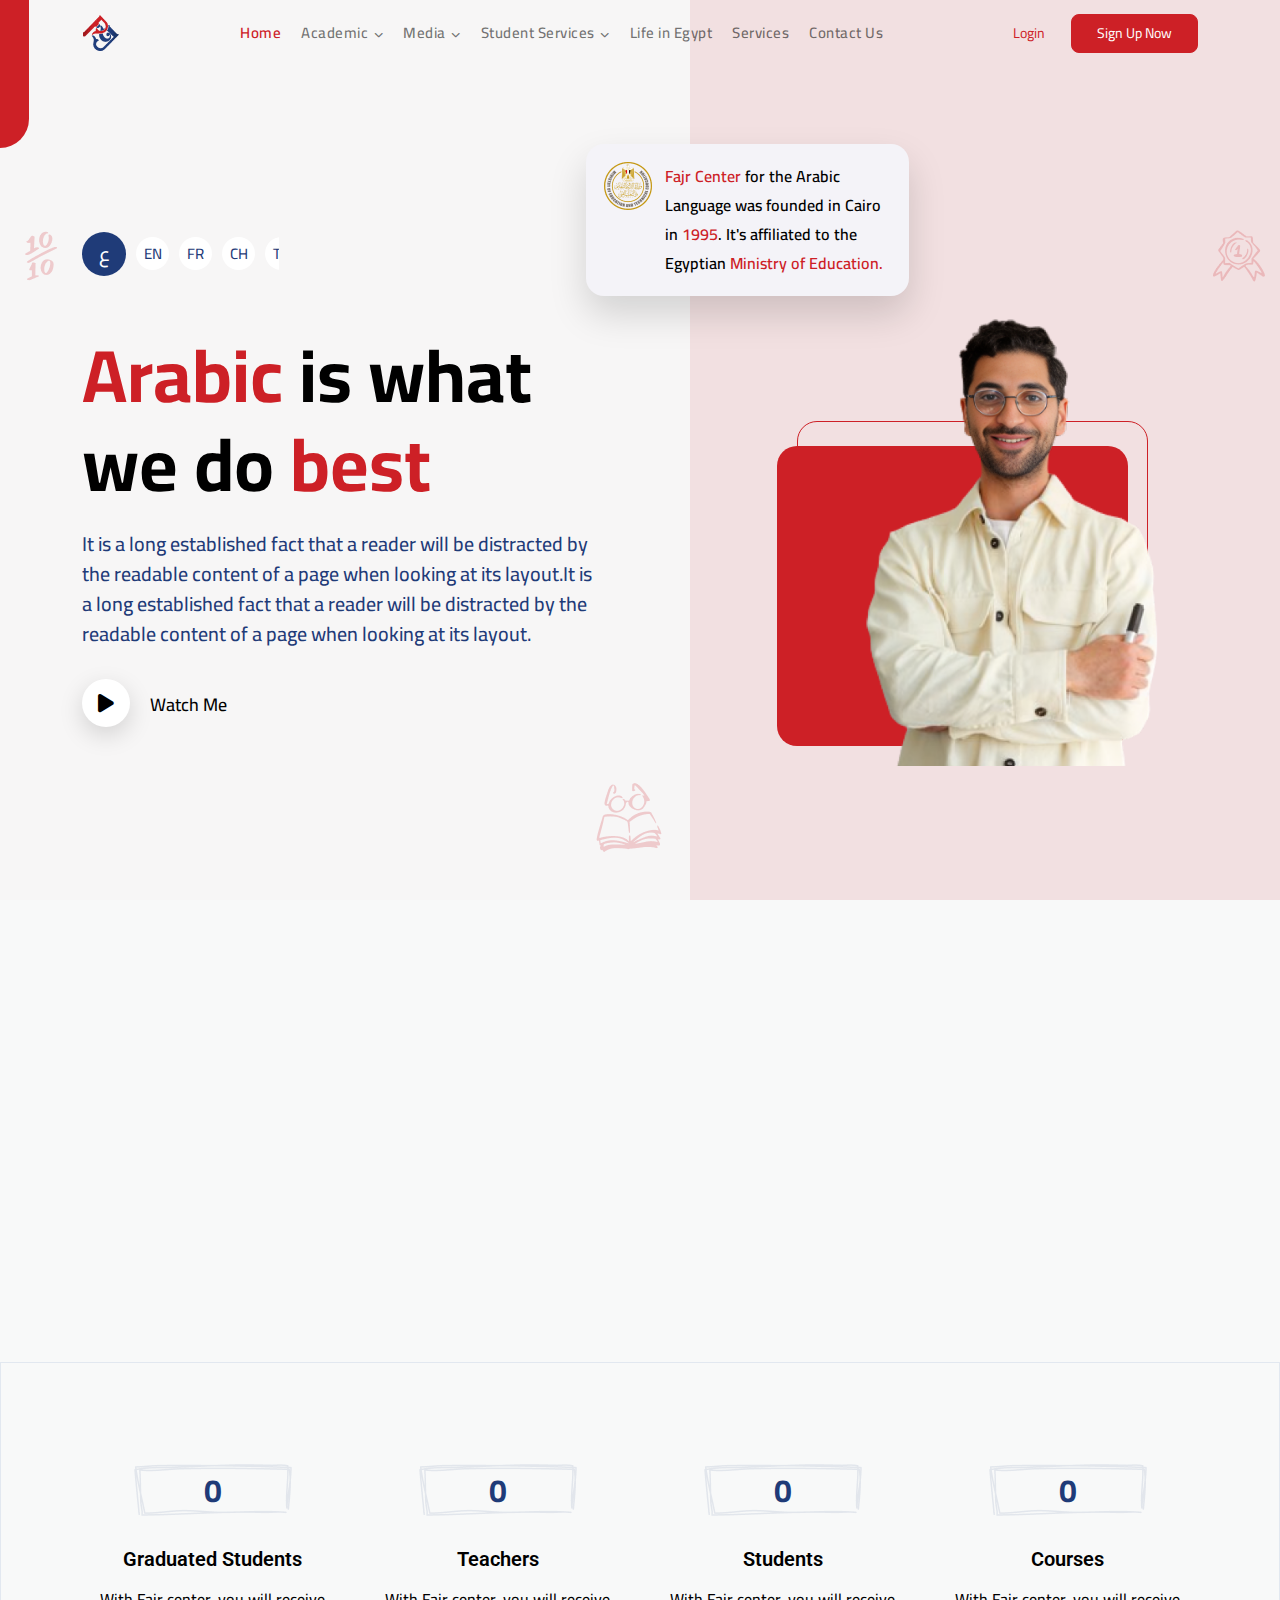
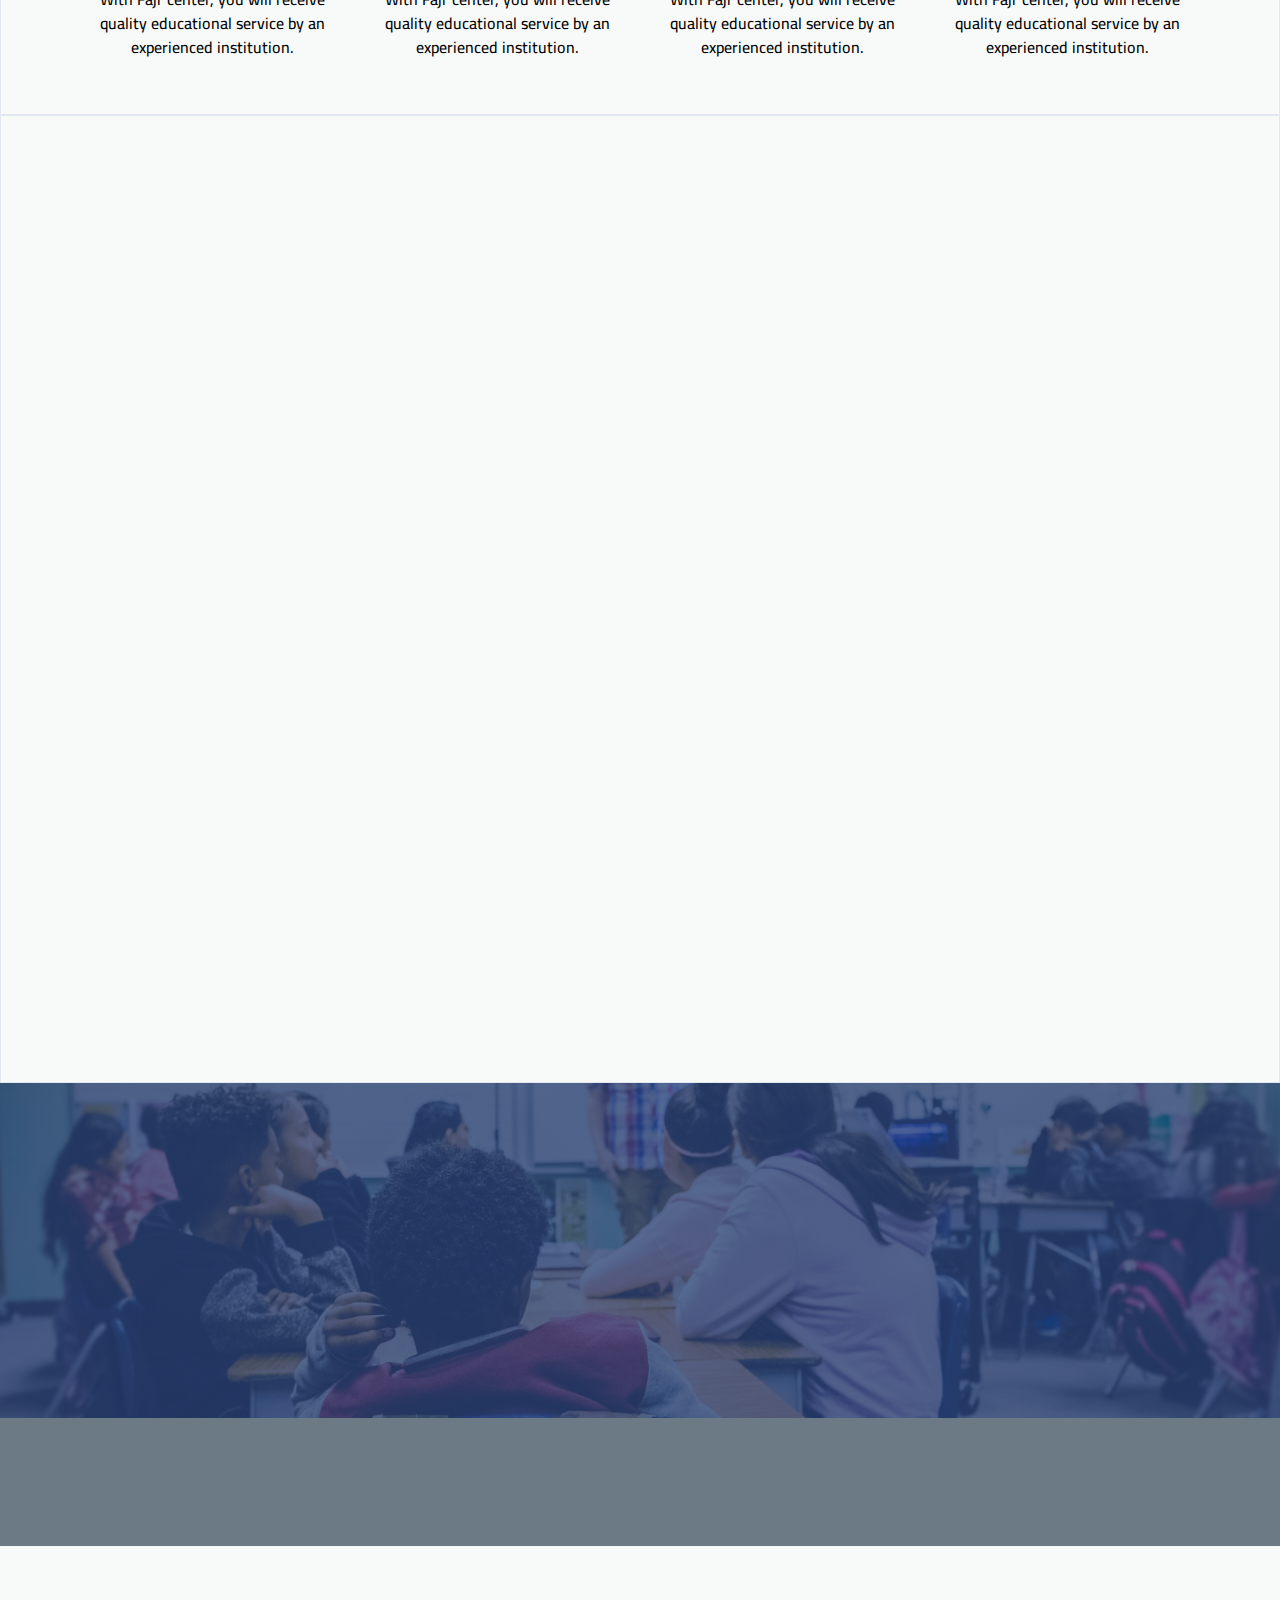
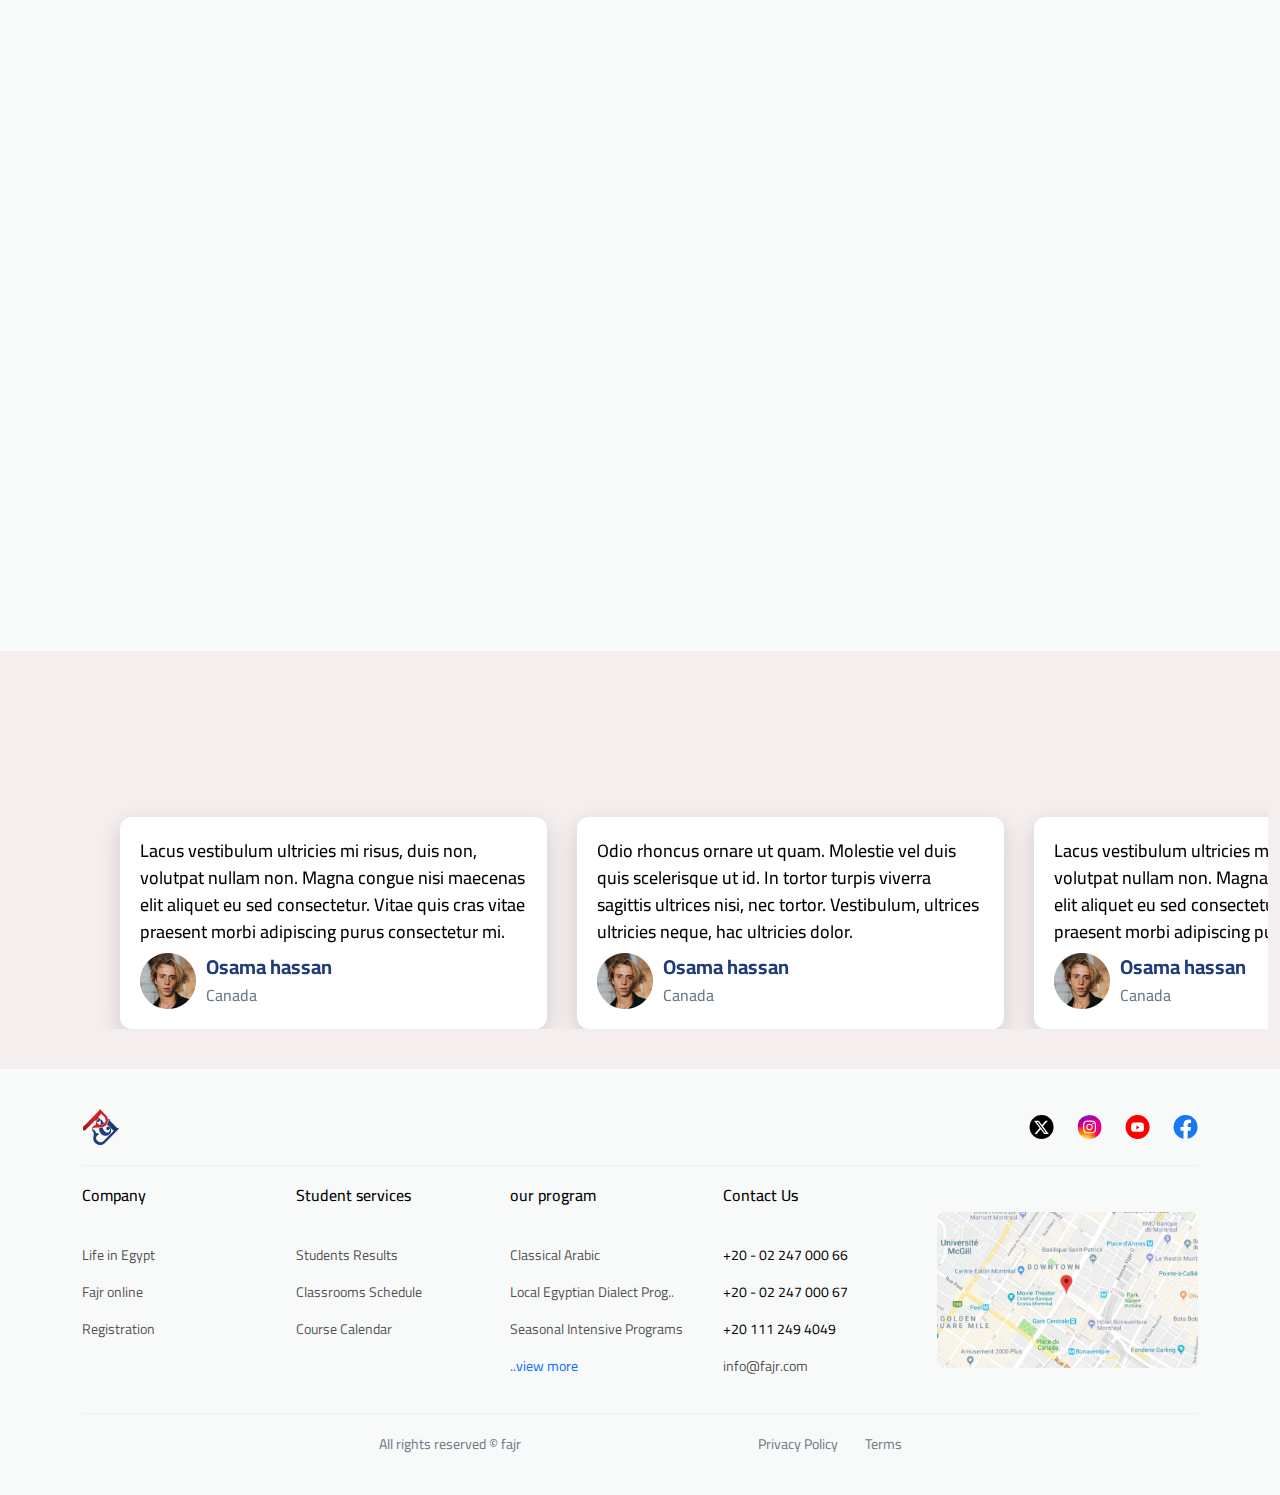
==== commit 3eaf61b4: "added pages services" ====
--- a/index.html
+++ b/index.html
@@ -127,8 +127,9 @@
                                 >Life in Egypt</a
                             >
                         </li>
+
                         <li class="nav-item">
-                            <a class="nav-link" href="#">Services</a>
+                            <a class="nav-link" href="services.html">Services</a>
                         </li>
                         <li class="nav-item">
                             <a class="nav-link" href="contact.html"
@@ -565,7 +566,7 @@
         <!-- ./banner -->
 
         <!-- _____ services _____ -->
-        <!-- <section class="section">
+        <!-- <section class="section service">
             <div class="container">
                 <div class="row">
                     <div class="col-lg-9 px-5 px-lg-0">
@@ -642,7 +643,7 @@
                     </div>
                 </div>
             </div>
-        </section> -->
+        </section>  -->
         <!-- ./services -->
 
         <!-- _____ testmonials _____ -->
--- a/css/style.css
+++ b/css/style.css
@@ -279,7 +279,7 @@
 
 .navbar-nav .nav-item a.nav-link {
     padding: 6px 10px;
-    font-size: 16px;
+    font-size: 15px;
 }
 
 .navbar-nav .nav-item a.nav-link {
@@ -995,139 +995,6 @@
     .bg-banner p {
         font-size: 25px;
     }
-}
-
-/*_____ style services _____*/
-
-.services-inner {
-    position: absolute;
-    top: 50%;
-    left: 42%;
-    -webkit-transform: translate(-50%, -50%);
-    -moz-transform: translate(-50%, -50%);
-    -ms-transform: translate(-50%, -50%);
-    -o-transform: translate(-50%, -50%);
-    transform: translate(-50%, -50%);
-    text-align: center;
-}
-
-.services-inner img {
-    margin-bottom: 20px;
-}
-
-.services-inner .main-services {
-    font-weight: 600;
-    font-size: 18px;
-}
-
-.services-inner .main-services.text-gray {
-    color: #6b7a85;
-}
-
-.service-rect {
-    padding: 16px 20px;
-    -webkit-border-radius: 8px;
-    -moz-border-radius: 8px;
-    border-radius: 8px;
-    display: -webkit-box;
-    display: -webkit-flex;
-    display: -moz-box;
-    display: -ms-flexbox;
-    display: flex;
-    -webkit-box-pack: justify;
-    -webkit-justify-content: space-between;
-    -moz-box-pack: justify;
-    -ms-flex-pack: justify;
-    justify-content: space-between;
-    -webkit-box-align: center;
-    -webkit-align-items: center;
-    -moz-box-align: center;
-    -ms-flex-align: center;
-    align-items: center;
-    width: -webkit-fit-content;
-    width: -moz-fit-content;
-    width: fit-content;
-    font-size: 24px;
-    -webkit-box-shadow: 0px 24px 50px 0px rgba(0, 0, 0, 0.1);
-    -moz-box-shadow: 0px 24px 50px 0px rgba(0, 0, 0, 0.1);
-    box-shadow: 0px 24px 50px 0px rgba(0, 0, 0, 0.1);
-}
-
-.service-rect img {
-    margin-right: 16px;
-}
-.top-1 {
-    position: absolute;
-    top: 5%;
-    left: 42%;
-    -webkit-transform: translateX(-50%);
-    -moz-transform: translateX(-50%);
-    -ms-transform: translateX(-50%);
-    -o-transform: translateX(-50%);
-    transform: translateX(-50%);
-}
-
-.top-2 {
-    position: absolute;
-    top: 25%;
-    right: -4%;
-    -webkit-transform: translateX(-50%);
-    -moz-transform: translateX(-50%);
-    -ms-transform: translateX(-50%);
-    -o-transform: translateX(-50%);
-    transform: translateX(-50%);
-}
-
-.top-3 {
-    position: absolute;
-    top: 45%;
-    right: -28%;
-    -webkit-transform: translateX(-50%);
-    -moz-transform: translateX(-50%);
-    -ms-transform: translateX(-50%);
-    -o-transform: translateX(-50%);
-    transform: translateX(-50%);
-}
-
-.top-4 {
-    position: absolute;
-    bottom: 24%;
-    right: -6%;
-    -webkit-transform: translateX(-50%);
-    -moz-transform: translateX(-50%);
-    -ms-transform: translateX(-50%);
-    -o-transform: translateX(-50%);
-    transform: translateX(-50%);
-}
-
-.top-5 {
-    position: absolute;
-    bottom: 6%;
-    left: 40%;
-    -webkit-transform: translateX(-50%);
-    -moz-transform: translateX(-50%);
-    -ms-transform: translateX(-50%);
-    -o-transform: translateX(-50%);
-    transform: translateX(-50%);
-}
-
-.services-caption {
-    max-width: 580px;
-    padding: 30px;
-    -webkit-border-radius: 8px;
-    -moz-border-radius: 8px;
-    border-radius: 8px;
-    background-color: rgba(255, 255, 255, 0.8);
-    position: absolute;
-    bottom: -50%;
-    left: 29px;
-}
-
-.services-caption p {
-    font-size: 20px;
-    font-weight: 500;
-    line-height: 35px;
-    margin-bottom: 10px;
 }
 
 /*_____ style testmonials _____*/
@@ -1636,129 +1503,6 @@
     }
 }
 
-/* *************** style contact [page] *************** */
-.contact-box {
-    background-color: var(--dark-blue);
-    -webkit-border-radius: 12px;
-    -moz-border-radius: 12px;
-    border-radius: 12px;
-    padding: 30px;
-    position: relative;
-    overflow: hidden;
-}
-
-.contact-box::before {
-    content: "";
-    position: absolute;
-    bottom: -70px;
-    right: -70px;
-    max-width: 269px;
-    width: 100%;
-    height: 269px;
-    background-color: #fff;
-    opacity: 0.5;
-    -webkit-border-radius: 50%;
-    -moz-border-radius: 50%;
-    border-radius: 50%;
-}
-
-.contact-box::after {
-    content: "";
-    position: absolute;
-    bottom: 90px;
-    right: 90px;
-    max-width: 138px;
-    width: 100%;
-    height: 138px;
-    background-color: #fff;
-    opacity: 0.5;
-    -webkit-border-radius: 50%;
-    -moz-border-radius: 50%;
-    border-radius: 50%;
-}
-
-.contact-box ul li {
-    font-size: 16px;
-    font-weight: 400;
-    display: -webkit-box;
-    display: -webkit-flex;
-    display: -moz-box;
-    display: -ms-flexbox;
-    display: flex;
-    letter-spacing: 0.5px;
-    margin-bottom: 22px;
-}
-
-.contact-box ul li svg {
-    margin-right: 10px;
-}
-
-.contact-box .social {
-    margin-top: 130px;
-}
-
-.contact-box .social li a {
-    width: 30px;
-    height: 30px;
-    -webkit-border-radius: 100px;
-    -moz-border-radius: 100px;
-    border-radius: 100px;
-    background-color: #000;
-    text-align: center;
-    line-height: 30px;
-    color: #fff;
-    margin-right: 24px;
-    -webkit-transition: 150ms linear;
-    -o-transition: 150ms linear;
-    -moz-transition: 150ms linear;
-    transition: 150ms linear;
-}
-
-.contact-box .social li a:hover {
-    background-color: #fff;
-    color: var(--dark-blue);
-}
-
-.form-contact label {
-    font-size: 12px;
-    font-weight: 600;
-    color: var(--dark-blue);
-}
-
-.form-contact input,
-.form-contact textarea {
-    width: 100%;
-    height: 55px;
-    outline: none;
-    background-color: transparent;
-    border: 1px solid transparent;
-    border-bottom: 1px solid var(--light-gray);
-    -webkit-transition: 150ms linear;
-    -o-transition: 150ms linear;
-    -moz-transition: 150ms linear;
-    transition: 150ms linear;
-    color: var(--dark-blue);
-    margin-bottom: 45px;
-}
-
-.form-contact input:focus,
-.form-contact textarea:focus {
-    border-bottom: 1px solid var(--dark-blue);
-}
-
-.form-contact button.btn {
-    padding: 15px 48px;
-    -webkit-border-radius: 5px;
-    -moz-border-radius: 5px;
-    border-radius: 5px;
-    -webkit-box-shadow: 0px 0px 14px 0px rgba(0, 0, 0, 0.12);
-    -moz-box-shadow: 0px 0px 14px 0px rgba(0, 0, 0, 0.12);
-    box-shadow: 0px 0px 14px 0px rgba(0, 0, 0, 0.12);
-    background-color: var(--dark-blue);
-    border: 1px solid var(--dark-blue);
-    font-size: 16px;
-}
-
 /* *************** style Media [pages] *************** */
 .media-inner {
     position: relative;
@@ -2025,4 +1769,225 @@
 
 .full-image .full-content span.prev {
     left: 20px;
-}+}
+
+/* *************** style services [page] *************** */
+.services-parent {
+    background: url("../images/services-rect.png") center center no-repeat;
+    max-width: 768px;
+    height: 768px;
+    margin: 30px auto;
+}
+
+.services-parent .services-rect {
+    border-radius: 8px;
+    box-shadow: 0px 24px 50px 0px rgba(0, 0, 0, 0.1);
+    background-color: #fff;
+    width: fit-content;
+    padding: 16px;
+    display: flex;
+    align-items: center;
+    justify-content: space-between;
+    cursor: pointer;
+    transition: 250ms linear;
+}
+
+.services-parent .services-rect.active {
+    background-color: var(--main-color);
+}
+
+.services-parent .services-rect.active img {
+    filter: brightness(0) invert(1);
+}
+
+.services-parent .services-rect.active p {
+    color: #fff;
+}
+
+.services-parent .services-rect.top_1 {
+    margin: 40px auto;
+}
+
+.services-parent .services-rect.top_2 {
+    margin-top: 100px;
+}
+
+.services-parent .services-rect.top_3,
+.services-parent .services-rect.top_4 {
+    margin-left: auto;
+}
+
+.services-parent .services-rect.top_4 {
+    margin-top: 200px;
+}
+
+.services-parent .services-rect p {
+    font-size: 24px;
+    font-weight: 600;
+    color: #000;
+}
+
+.services-inner {
+    background-color: #fff;
+    padding: 20px;
+}
+
+.effect-top {
+    opacity: 0;
+    visibility: hidden;
+    display: none;
+}
+
+.effect-top.active {
+    display: flex;
+    opacity: 1;
+    visibility: visible;
+    animation:  movingTop .5s both;
+}
+
+@keyframes movingTop {
+    100% {
+        transform: translateY(-650px);
+    }
+}
+
+.services-inner h3 {
+    font-size: 24px;
+    font-weight: 600;
+    letter-spacing: 0.02em;
+}
+
+.services-inner h3 + p {
+    font-size: 16px;
+    font-weight: 500;
+    letter-spacing: 0.02em;
+    color: #6B7A85;
+}
+
+.services-inner p {
+    font-size: 20px;
+    font-weight: 500;
+}
+
+/* *************** style contact [page] *************** */
+.contact-box {
+    background-color: var(--dark-blue);
+    -webkit-border-radius: 12px;
+    -moz-border-radius: 12px;
+    border-radius: 12px;
+    padding: 30px;
+    position: relative;
+    overflow: hidden;
+}
+
+.contact-box::before {
+    content: "";
+    position: absolute;
+    bottom: -70px;
+    right: -70px;
+    max-width: 269px;
+    width: 100%;
+    height: 269px;
+    background-color: #fff;
+    opacity: 0.5;
+    -webkit-border-radius: 50%;
+    -moz-border-radius: 50%;
+    border-radius: 50%;
+}
+
+.contact-box::after {
+    content: "";
+    position: absolute;
+    bottom: 90px;
+    right: 90px;
+    max-width: 138px;
+    width: 100%;
+    height: 138px;
+    background-color: #fff;
+    opacity: 0.5;
+    -webkit-border-radius: 50%;
+    -moz-border-radius: 50%;
+    border-radius: 50%;
+}
+
+.contact-box ul li {
+    font-size: 16px;
+    font-weight: 400;
+    display: -webkit-box;
+    display: -webkit-flex;
+    display: -moz-box;
+    display: -ms-flexbox;
+    display: flex;
+    letter-spacing: 0.5px;
+    margin-bottom: 22px;
+}
+
+.contact-box ul li svg {
+    margin-right: 10px;
+}
+
+.contact-box .social {
+    margin-top: 130px;
+}
+
+.contact-box .social li a {
+    width: 30px;
+    height: 30px;
+    -webkit-border-radius: 100px;
+    -moz-border-radius: 100px;
+    border-radius: 100px;
+    background-color: #000;
+    text-align: center;
+    line-height: 30px;
+    color: #fff;
+    margin-right: 24px;
+    -webkit-transition: 150ms linear;
+    -o-transition: 150ms linear;
+    -moz-transition: 150ms linear;
+    transition: 150ms linear;
+}
+
+.contact-box .social li a:hover {
+    background-color: #fff;
+    color: var(--dark-blue);
+}
+
+.form-contact label {
+    font-size: 12px;
+    font-weight: 600;
+    color: var(--dark-blue);
+}
+
+.form-contact input,
+.form-contact textarea {
+    width: 100%;
+    height: 55px;
+    outline: none;
+    background-color: transparent;
+    border: 1px solid transparent;
+    border-bottom: 1px solid var(--light-gray);
+    -webkit-transition: 150ms linear;
+    -o-transition: 150ms linear;
+    -moz-transition: 150ms linear;
+    transition: 150ms linear;
+    color: var(--dark-blue);
+    margin-bottom: 45px;
+}
+
+.form-contact input:focus,
+.form-contact textarea:focus {
+    border-bottom: 1px solid var(--dark-blue);
+}
+
+.form-contact button.btn {
+    padding: 15px 48px;
+    -webkit-border-radius: 5px;
+    -moz-border-radius: 5px;
+    border-radius: 5px;
+    -webkit-box-shadow: 0px 0px 14px 0px rgba(0, 0, 0, 0.12);
+    -moz-box-shadow: 0px 0px 14px 0px rgba(0, 0, 0, 0.12);
+    box-shadow: 0px 0px 14px 0px rgba(0, 0, 0, 0.12);
+    background-color: var(--dark-blue);
+    border: 1px solid var(--dark-blue);
+    font-size: 16px;
+}
